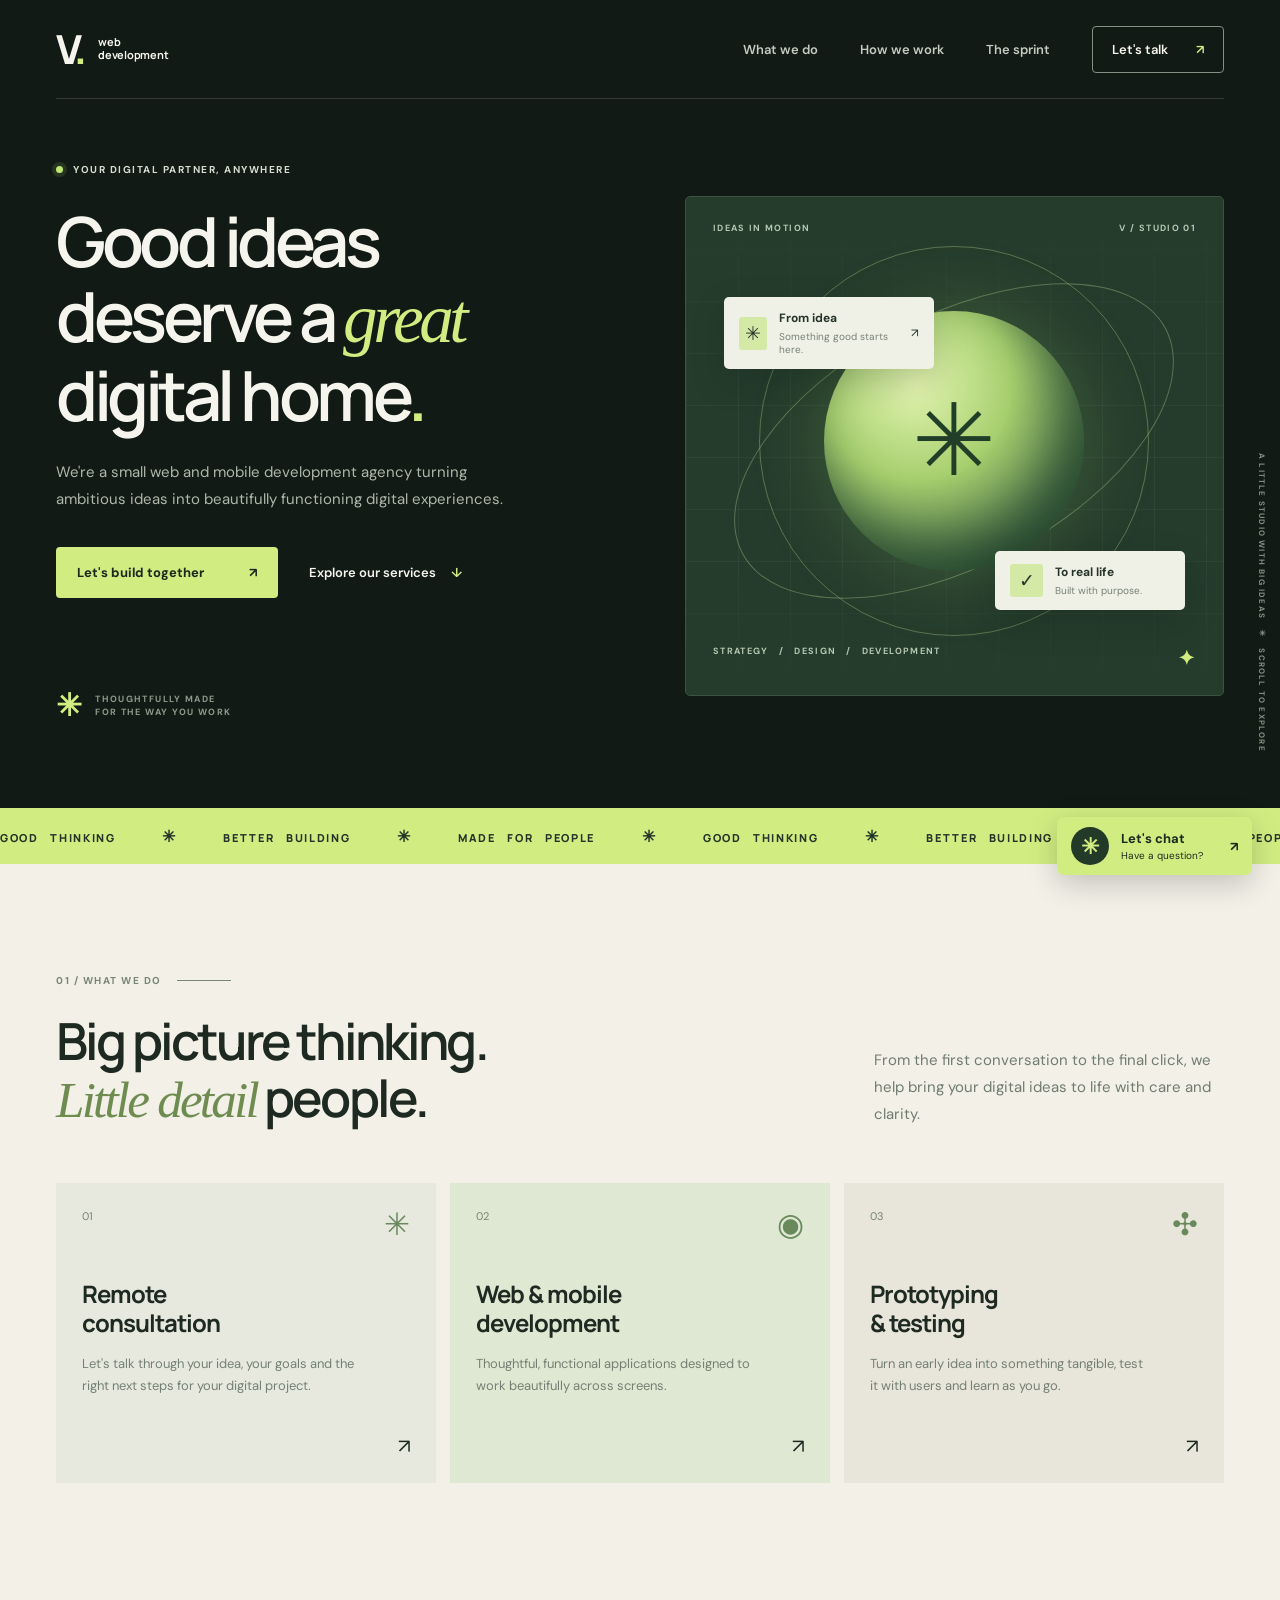
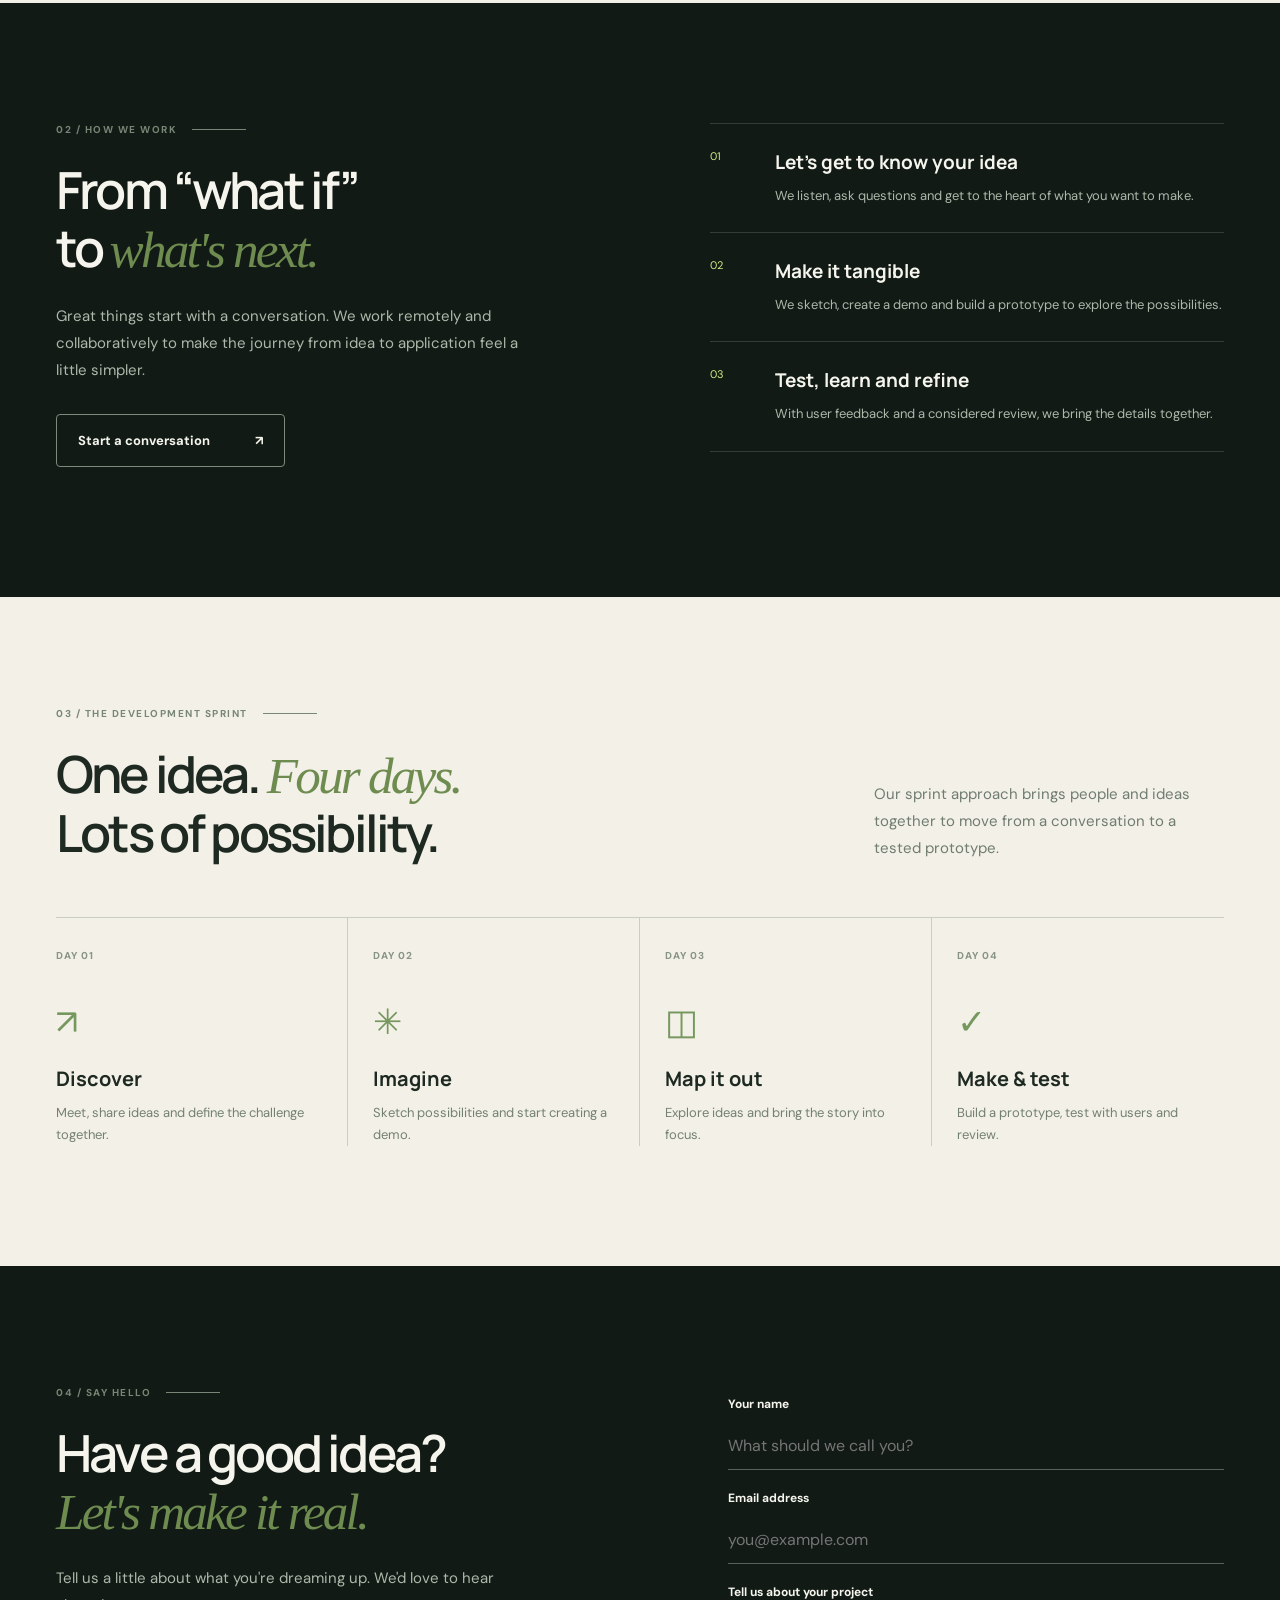
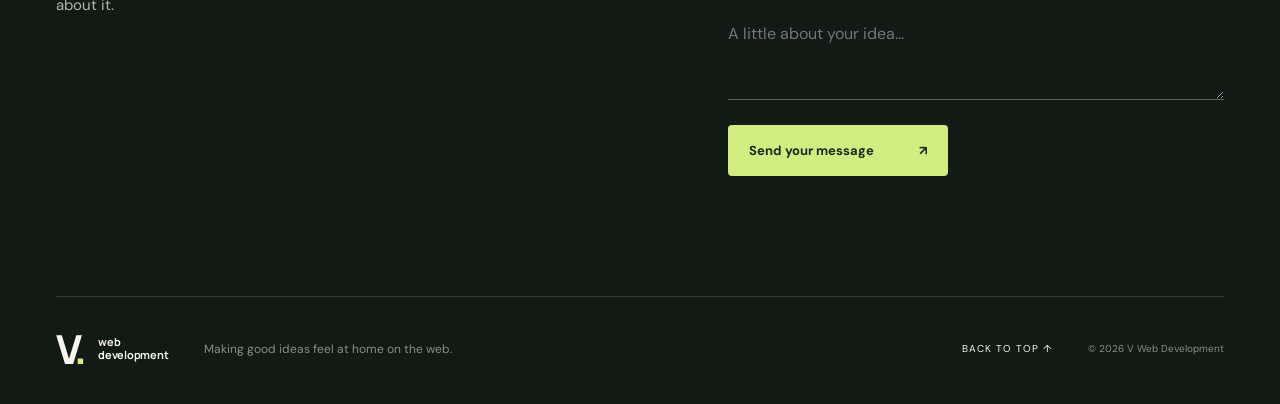
==== index.html @ 2418831e "Add files via upload" ====
<!doctype html>
<html lang="en">
<head>
  <meta charset="utf-8">
  <meta name="viewport" content="width=device-width, initial-scale=1">
  <meta name="description" content="V Web Development creates thoughtful web and mobile experiences, from first idea to working product.">
  <meta name="theme-color" content="#101712">
  <title>V Web Development — Ideas made digital</title>
  <link rel="preconnect" href="https://fonts.googleapis.com">
  <link rel="preconnect" href="https://fonts.gstatic.com" crossorigin>
  <link href="https://fonts.googleapis.com/css2?family=DM+Sans:wght@400;500;600;700&family=Manrope:wght@400;500;600;700;800&display=swap" rel="stylesheet">
  <link rel="stylesheet" href="style.css">
  <script src="script.js" defer></script>
</head>
<body>
  <header class="site-header">
    <a class="brand" href="#top" aria-label="V Web Development home"><span class="brand-mark">V<span>.</span></span><span>web<br>development</span></a>
    <button class="menu-toggle" type="button" aria-expanded="false" aria-controls="navigation" aria-label="Open menu"><span></span><span></span></button>
    <nav id="navigation" aria-label="Main navigation">
      <a href="#services">What we do</a><a href="#process">How we work</a><a href="#sprint">The sprint</a><a href="#contact" class="nav-cta">Let's talk <span>↗</span></a>
    </nav>
  </header>
  <main id="top">
    <section class="hero wrap">
      <div class="hero-copy">
        <div class="eyebrow"><span class="status-dot"></span> YOUR DIGITAL PARTNER, ANYWHERE</div>
        <h1>Good ideas<br>deserve a <em>great</em><br>digital home<span class="accent">.</span></h1>
        <p>We're a small web and mobile development agency turning ambitious ideas into beautifully functioning digital experiences.</p>
        <div class="hero-actions"><a class="button button-light" href="#contact">Let's build together <span>↗</span></a><a class="text-link" href="#services">Explore our services <span>↓</span></a></div>
        <div class="hero-foot"><span class="mini-asterisk">✳</span><span>THOUGHTFULLY MADE<br>FOR THE WAY YOU WORK</span></div>
      </div>
      <div class="hero-art" aria-label="Abstract illustration of a digital project coming together">
        <div class="art-top"><span>IDEAS IN MOTION</span><span>V / STUDIO 01</span></div>
        <div class="art-grid"></div><div class="orbit orbit-one"></div><div class="orbit orbit-two"></div><div class="orb"><span>✳</span></div>
        <div class="art-card card-one"><span class="card-icon">✳</span><div><strong>From idea</strong><small>Something good starts here.</small></div><span>↗</span></div>
        <div class="art-card card-two"><span class="check">✓</span><div><strong>To real life</strong><small>Built with purpose.</small></div></div>
        <div class="art-bottom"><span>STRATEGY &nbsp; / &nbsp; DESIGN &nbsp; / &nbsp; DEVELOPMENT</span><span>✦</span></div>
      </div>
      <div class="vertical-note">A LITTLE STUDIO WITH BIG IDEAS &nbsp; ✳ &nbsp; SCROLL TO EXPLORE</div>
    </section>
    <div class="ticker"><div>GOOD THINKING <span>✳</span> BETTER BUILDING <span>✳</span> MADE FOR PEOPLE <span>✳</span> GOOD THINKING <span>✳</span> BETTER BUILDING <span>✳</span> MADE FOR PEOPLE <span>✳</span></div></div>
    <section class="services section-light" id="services"><div class="wrap">
      <div class="section-heading"><div><div class="label"><span>01 / WHAT WE DO</span><span class="label-line"></span></div><h2>Big picture thinking.<br><em>Little detail</em> people.</h2></div><p>From the first conversation to the final click, we help bring your digital ideas to life with care and clarity.</p></div>
      <div class="service-grid">
        <article class="service-card"><div class="service-top"><span>01</span><span class="service-icon">✳</span></div><h3>Remote<br>consultation</h3><p>Let's talk through your idea, your goals and the right next steps for your digital project.</p><span class="service-arrow">↗</span></article>
        <article class="service-card"><div class="service-top"><span>02</span><span class="service-icon">◉</span></div><h3>Web & mobile<br>development</h3><p>Thoughtful, functional applications designed to work beautifully across screens.</p><span class="service-arrow">↗</span></article>
        <article class="service-card"><div class="service-top"><span>03</span><span class="service-icon">✣</span></div><h3>Prototyping<br>& testing</h3><p>Turn an early idea into something tangible, test it with users and learn as you go.</p><span class="service-arrow">↗</span></article>
      </div>
    </div></section>
    <section class="process wrap" id="process"><div class="process-intro"><div class="label"><span>02 / HOW WE WORK</span><span class="label-line"></span></div><h2>From “what if”<br>to <em>what's next.</em></h2><p>Great things start with a conversation. We work remotely and collaboratively to make the journey from idea to application feel a little simpler.</p><a class="button button-outline" href="#contact">Start a conversation <span>↗</span></a></div><div class="process-list"><div><span>01</span><h3>Let's get to know your idea</h3><p>We listen, ask questions and get to the heart of what you want to make.</p></div><div><span>02</span><h3>Make it tangible</h3><p>We sketch, create a demo and build a prototype to explore the possibilities.</p></div><div><span>03</span><h3>Test, learn and refine</h3><p>With user feedback and a considered review, we bring the details together.</p></div></div></section>
    <section class="sprint section-light" id="sprint"><div class="wrap"><div class="section-heading"><div><div class="label"><span>03 / THE DEVELOPMENT SPRINT</span><span class="label-line"></span></div><h2>One idea. <em>Four days.</em><br>Lots of possibility.</h2></div><p>Our sprint approach brings people and ideas together to move from a conversation to a tested prototype.</p></div><div class="sprint-grid"><article><span>DAY 01</span><div>↗</div><h3>Discover</h3><p>Meet, share ideas and define the challenge together.</p></article><article><span>DAY 02</span><div>✳</div><h3>Imagine</h3><p>Sketch possibilities and start creating a demo.</p></article><article><span>DAY 03</span><div>◫</div><h3>Map it out</h3><p>Explore ideas and bring the story into focus.</p></article><article><span>DAY 04</span><div>✓</div><h3>Make & test</h3><p>Build a prototype, test with users and review.</p></article></div></div></section>
    <section class="contact wrap" id="contact"><div><div class="label"><span>04 / SAY HELLO</span><span class="label-line"></span></div><h2>Have a good idea?<br><em>Let's make it real.</em></h2><p>Tell us a little about what you're dreaming up. We'd love to hear about it.</p></div><form name="contact" method="POST" data-netlify="true" action="/thanks.html"><input type="hidden" name="form-name" value="contact"><label for="name">Your name</label><input id="name" name="name" required placeholder="What should we call you?"><label for="email">Email address</label><input id="email" type="email" name="email" required placeholder="you@example.com"><label for="message">Tell us about your project</label><textarea id="message" name="message" required placeholder="A little about your idea..."></textarea><button class="button button-light" type="submit">Send your message <span>↗</span></button></form></section>
  </main>
  <footer class="wrap"><a class="brand" href="#top"><span class="brand-mark">V<span>.</span></span><span>web<br>development</span></a><p>Making good ideas feel at home on the web.</p><a href="#top">BACK TO TOP ↑</a><small>© 2026 V Web Development</small></footer>
  <div class="chat-widget"><section class="chat-panel" id="chat-panel" aria-label="V Web assistant" hidden><div class="chat-header"><div class="chat-avatar">✳</div><div><strong>V Web assistant</strong><small><span class="status-dot"></span> Here to help you get started</small></div><button class="chat-close" type="button" aria-label="Close chat">×</button></div><div class="chat-body" id="chat-messages" aria-live="polite"><div class="chat-date">LET'S GET TO KNOW EACH OTHER</div><div class="bot-message">Hello there! 👋 I'm the V Web assistant. Have a question about working with us? Pick a topic below or ask away.</div><div class="quick-replies"><button type="button">What do you do?</button><button type="button">How does it work?</button><button type="button">How do I get started?</button></div></div><form class="chat-form"><label class="sr-only" for="chat-input">Your message</label><input id="chat-input" autocomplete="off" placeholder="Type your question..." required><button type="submit" aria-label="Send message">↑</button></form><div class="chat-note">A little help from V Web ✳</div></section><button class="chat-launcher" type="button" aria-expanded="false" aria-controls="chat-panel"><span class="chat-bubble">✳</span><span>Let's chat <small>Have a question?</small></span><span class="launcher-arrow">↗</span></button></div>
</body></html>
---- style.css ----
:root{--dark:#121a15;--dark2:#1b2820;--cream:#f2f0e7;--ink:#1d2921;--muted:#aeb8aa;--lime:#d1ed82;--line:rgba(255,255,255,.15)}*{box-sizing:border-box}html{scroll-behavior:smooth}body{margin:0;background:var(--dark);color:#f5f5ed;font-family:'DM Sans',sans-serif}a{color:inherit;text-decoration:none}button,input,textarea{font:inherit}button{cursor:pointer}.wrap{width:min(1350px,calc(100% - 112px));margin:auto}.site-header{height:99px;width:min(1350px,calc(100% - 112px));margin:auto;display:flex;align-items:center;justify-content:space-between;border-bottom:1px solid var(--line)}.brand{display:inline-flex;gap:11px;align-items:center;font-family:Manrope,sans-serif;font-size:11px;font-weight:700;line-height:1.15;letter-spacing:-.02em}.brand-mark{font-size:40px;line-height:1;font-weight:800;letter-spacing:-.15em;margin-right:6px}.brand-mark span{color:var(--lime)}nav{display:flex;align-items:center;gap:42px;font-size:13px;font-weight:600}nav>a:not(.nav-cta){color:#c4cbc0}nav>a:hover,.text-link:hover{color:var(--lime)}.nav-cta{border:1px solid #839083;border-radius:4px;padding:14px 19px}.nav-cta span{margin-left:25px;color:var(--lime)}.menu-toggle{display:none}.hero{min-height:680px;display:grid;grid-template-columns:1.04fr .96fr;align-items:center;gap:45px;position:relative;padding-top:64px;padding-bottom:78px}.eyebrow,.label,.art-top,.art-bottom,.hero-foot,.vertical-note{font-size:10px;font-weight:700;letter-spacing:.15em}.eyebrow{display:flex;align-items:center;gap:10px;color:#d4ddd0}.status-dot{display:inline-block;width:7px;height:7px;background:#bde875;border-radius:50%;box-shadow:0 0 0 4px rgba(189,232,117,.12)}h1,h2,h3,p{margin:0}h1,h2,h3{font-family:Manrope,sans-serif}h1{font-size:clamp(54px,5.4vw,80px);line-height:1.09;letter-spacing:-.065em;font-weight:600;margin:27px 0}h1 em,h2 em{font-family:Georgia,serif;font-weight:400}h1 em{color:var(--lime)}.accent{color:var(--lime)}.hero-copy>p,.process-intro>p,.contact>div>p{color:#aeb8aa;line-height:1.8;font-size:15px;max-width:475px}.hero-actions{display:flex;align-items:center;gap:31px;margin-top:34px}.button{border:0;display:inline-flex;align-items:center;justify-content:space-between;gap:45px;padding:17px 21px;border-radius:4px;font-size:13px;font-weight:700}.button-light{background:var(--lime);color:#1a291c}.button:hover{filter:brightness(.94)}.text-link{font-size:13px;font-weight:600}.text-link span{margin-left:12px;color:var(--lime)}.hero-foot{display:flex;align-items:center;gap:12px;color:#8d9b8b;line-height:1.5;margin-top:85px;font-size:9px}.mini-asterisk{color:var(--lime);font-size:31px}.hero-art{height:500px;background:#253c2c;position:relative;overflow:hidden;border-radius:5px;border:1px solid #3d5140}.art-top,.art-bottom{position:absolute;left:27px;right:27px;display:flex;justify-content:space-between;color:#b6c7b2;z-index:3;font-size:9px}.art-top{top:25px}.art-bottom{bottom:24px}.art-bottom span:last-child{color:var(--lime);font-size:20px}.art-grid{position:absolute;inset:0;background-image:linear-gradient(#ffffff0a 1px,transparent 1px),linear-gradient(90deg,#ffffff0a 1px,transparent 1px);background-size:52px 52px;mask-image:linear-gradient(transparent,#000 35%,#000 75%,transparent)}.orb{position:absolute;width:260px;height:260px;left:50%;top:49%;transform:translate(-50%,-50%);border-radius:50%;background:radial-gradient(circle at 35% 28%,#e4f5b1,#a6cf6e 38%,#496d48 75%,#284232);box-shadow:0 0 75px #a5d97338,inset -18px -28px 50px #1d3d28a8;display:grid;place-items:center;color:#213e29;font-size:100px}.orbit{position:absolute;border:1px solid #b2d39260;border-radius:50%;width:390px;height:390px;left:50%;top:49%;transform:translate(-50%,-50%)}.orbit-two{width:480px;height:250px;transform:translate(-50%,-50%) rotate(-28deg)}.art-card{position:absolute;display:flex;align-items:center;gap:12px;background:#f0f1e6;color:#253329;border-radius:5px;padding:13px 15px;box-shadow:0 12px 35px #101a1233;font-size:12px;z-index:2}.art-card strong,.art-card small{display:block}.art-card small{font-size:10px;color:#778077;margin-top:4px}.card-one{top:100px;left:7%;width:210px}.card-one>span:last-child{margin-left:auto}.card-two{bottom:85px;right:7%;width:190px}.card-icon,.check{width:33px;height:33px;display:grid;place-items:center;background:#d5e9a7;border-radius:3px;font-size:19px}.vertical-note{position:absolute;right:-43px;top:50%;writing-mode:vertical-rl;color:#839083;font-size:8px}.ticker{overflow:hidden;background:var(--lime);color:#243429;white-space:nowrap;padding:17px 0;font-family:Manrope,sans-serif;font-size:11px;font-weight:800;letter-spacing:.15em}.ticker div{width:max-content;word-spacing:8px}.ticker span{margin:0 35px;font-size:16px}.section-light{background:var(--cream);color:var(--ink)}.services,.sprint{padding:110px 0 120px}.section-heading{display:flex;justify-content:space-between;align-items:end;gap:40px;margin-bottom:55px}.label{display:flex;align-items:center;gap:15px;color:#788675;margin-bottom:25px}.label-line{width:54px;height:1px;background:currentColor}h2{font-size:clamp(40px,4vw,58px);line-height:1.12;letter-spacing:-.055em;font-weight:600}h2 em{color:#6e8b50}.section-heading>p{max-width:350px;color:#707c70;font-size:15px;line-height:1.8}.service-grid{display:grid;grid-template-columns:repeat(3,1fr);gap:14px}.service-card{background:#e7e9df;min-height:300px;padding:26px;position:relative}.service-card:nth-child(2){background:#dfe8d3}.service-card:nth-child(3){background:#e8e5da}.service-top{display:flex;justify-content:space-between;font-size:11px;color:#778472}.service-icon{font-size:31px;color:#68895c;line-height:1}.service-card h3{font-size:24px;line-height:1.2;letter-spacing:-.04em;margin:40px 0 15px}.service-card p,.sprint-grid p{color:#748073;line-height:1.7;font-size:13px;max-width:280px}.service-arrow{position:absolute;right:25px;bottom:24px;font-size:20px}.process{display:grid;grid-template-columns:1fr 1fr;gap:12%;padding-top:120px;padding-bottom:130px}.process-intro>p{margin:25px 0 30px}.button-outline{border:1px solid #7c8b7c;color:#f5f5ed}.process-list>div{display:grid;grid-template-columns:50px 1fr;column-gap:15px;border-top:1px solid var(--line);padding:25px 0}.process-list>div:last-child{border-bottom:1px solid var(--line)}.process-list span{grid-row:span 2;color:var(--lime);font-size:11px}.process-list h3{font-size:19px;margin-bottom:10px}.process-list p{font-size:13px;line-height:1.7;color:#aeb8aa}.sprint-grid{display:grid;grid-template-columns:repeat(4,1fr);border-top:1px solid #c8cec1}.sprint-grid article{padding:25px 25px 0 0;border-right:1px solid #c8cec1}.sprint-grid article+article{padding-left:25px}.sprint-grid article:last-child{border:0}.sprint-grid span{font-size:10px;font-weight:700;letter-spacing:.1em;color:#879385}.sprint-grid article>div{font-size:35px;color:#76975d;margin:35px 0 20px}.sprint-grid h3{font-size:20px;margin-bottom:10px}.contact{padding-top:120px;padding-bottom:120px;display:grid;grid-template-columns:1fr 1fr;gap:15%}.contact>div>p{margin-top:25px}.contact form{display:grid;gap:10px}.contact label{font-size:12px;font-weight:700;margin-top:10px}.contact input,.contact textarea{width:100%;background:transparent;border:0;border-bottom:1px solid #566358;color:white;padding:13px 0;outline:none}.contact input:focus,.contact textarea:focus{border-color:var(--lime)}.contact textarea{resize:vertical;min-height:90px}.contact form .button{margin-top:15px;justify-self:start}footer{border-top:1px solid var(--line);padding-top:32px;padding-bottom:35px;display:flex;align-items:center;gap:35px}footer p{color:#829082;font-size:12px}footer>a:not(.brand){margin-left:auto;font-size:10px;letter-spacing:.1em}footer small{color:#829082;font-size:10px}.chat-widget{position:fixed;right:28px;bottom:25px;z-index:10}.chat-launcher{display:flex;align-items:center;gap:12px;background:var(--lime);border:0;border-radius:7px;padding:10px 14px;color:#1b2b1e;box-shadow:0 8px 30px #0003;text-align:left;font-size:13px;font-weight:700}.chat-launcher small{display:block;font-size:10px;font-weight:400;margin-top:2px}.chat-bubble,.chat-avatar{width:38px;height:38px;display:grid;place-items:center;border-radius:50%;background:#243a29;color:var(--lime);font-size:22px}.launcher-arrow{margin-left:15px}.chat-panel{width:350px;max-width:calc(100vw - 32px);height:480px;max-height:calc(100vh - 120px);background:#f8f8f1;color:#263429;border-radius:9px;box-shadow:0 12px 50px #0005;overflow:hidden;display:flex;flex-direction:column;margin-bottom:12px}.chat-panel[hidden]{display:none}.chat-header{background:#263b2a;color:white;padding:17px;display:flex;align-items:center;gap:11px}.chat-avatar{background:var(--lime);color:#263b2a}.chat-header strong,.chat-header small{display:block}.chat-header strong{font-size:13px}.chat-header small{font-size:10px;color:#c2d2bf;margin-top:5px}.chat-header .status-dot{width:6px;height:6px;box-shadow:none;margin-right:4px}.chat-close{margin-left:auto;border:0;background:none;color:white;font-size:25px}.chat-body{padding:18px;overflow-y:auto;flex:1}.chat-date{text-align:center;font-size:9px;letter-spacing:.1em;color:#9aa599;margin-bottom:19px}.bot-message,.user-message{font-size:13px;line-height:1.55;padding:12px 14px;border-radius:3px 12px 12px 12px;background:#e9eee4;max-width:90%;margin-bottom:10px;white-space:pre-wrap}.user-message{margin-left:auto;background:#d7eba9;border-radius:12px 3px 12px 12px}.quick-replies{display:flex;flex-wrap:wrap;gap:7px;margin-top:15px}.quick-replies button{border:1px solid #a8ba9d;background:transparent;color:#38513a;border-radius:20px;padding:8px 10px;font-size:11px}.quick-replies button:hover{background:#e5eedb}.chat-form{display:flex;border-top:1px solid #e2e8dd;padding:10px 12px}.chat-form input{flex:1;min-width:0;border:0;background:transparent;outline:none;font-size:13px}.chat-form button{border:0;border-radius:50%;background:#263b2a;color:white;width:32px;height:32px;font-size:19px}.chat-note{text-align:center;color:#9aa599;font-size:9px;padding:0 0 9px}.sr-only{position:absolute;width:1px;height:1px;overflow:hidden;clip:rect(0,0,0,0)}@media(max-width:900px){.wrap,.site-header{width:calc(100% - 48px)}.site-header{height:80px}.hero{grid-template-columns:1fr;gap:35px;padding-top:70px}.hero-art{height:420px}.hero-foot{margin-top:40px}.vertical-note{display:none}.section-heading{align-items:start}.process,.contact{gap:7%}.service-card{min-height:310px}nav{gap:20px}}@media(max-width:650px){.site-header{position:relative}.menu-toggle{display:grid;gap:5px;background:none;border:0;padding:10px}.menu-toggle span{display:block;width:24px;height:2px;background:white}nav{display:none;position:absolute;top:70px;left:0;right:0;background:#25362a;padding:20px;z-index:5;align-items:stretch;flex-direction:column;gap:20px}nav.open{display:flex}.nav-cta{display:inline-block}.hero{padding-top:55px;padding-bottom:55px}h1{font-size:clamp(47px,11vw,65px)}.hero-actions{align-items:flex-start;flex-direction:column;gap:22px}.hero-art{height:340px}.orb{width:190px;height:190px;font-size:75px}.orbit{width:280px;height:280px}.orbit-two{width:340px;height:180px}.card-one{top:60px;left:4%}.card-two{bottom:55px;right:4%}.art-card{transform:scale(.85)}.services,.sprint{padding:75px 0}.section-heading{display:block;margin-bottom:35px}.section-heading>p{margin-top:20px}.service-grid,.process,.contact{grid-template-columns:1fr}.service-card{min-height:260px}.service-card h3{margin-top:25px}.process,.contact{padding-top:80px;padding-bottom:80px;gap:45px}.sprint-grid{grid-template-columns:1fr 1fr;row-gap:30px}.sprint-grid article:nth-child(2){border:0}.sprint-grid article:nth-child(3){padding-left:0}.sprint-grid article>div{margin:20px 0 15px}footer{flex-wrap:wrap;gap:20px}footer p{width:70%}footer>a:not(.brand){margin-left:0}.chat-widget{right:16px;bottom:16px}}
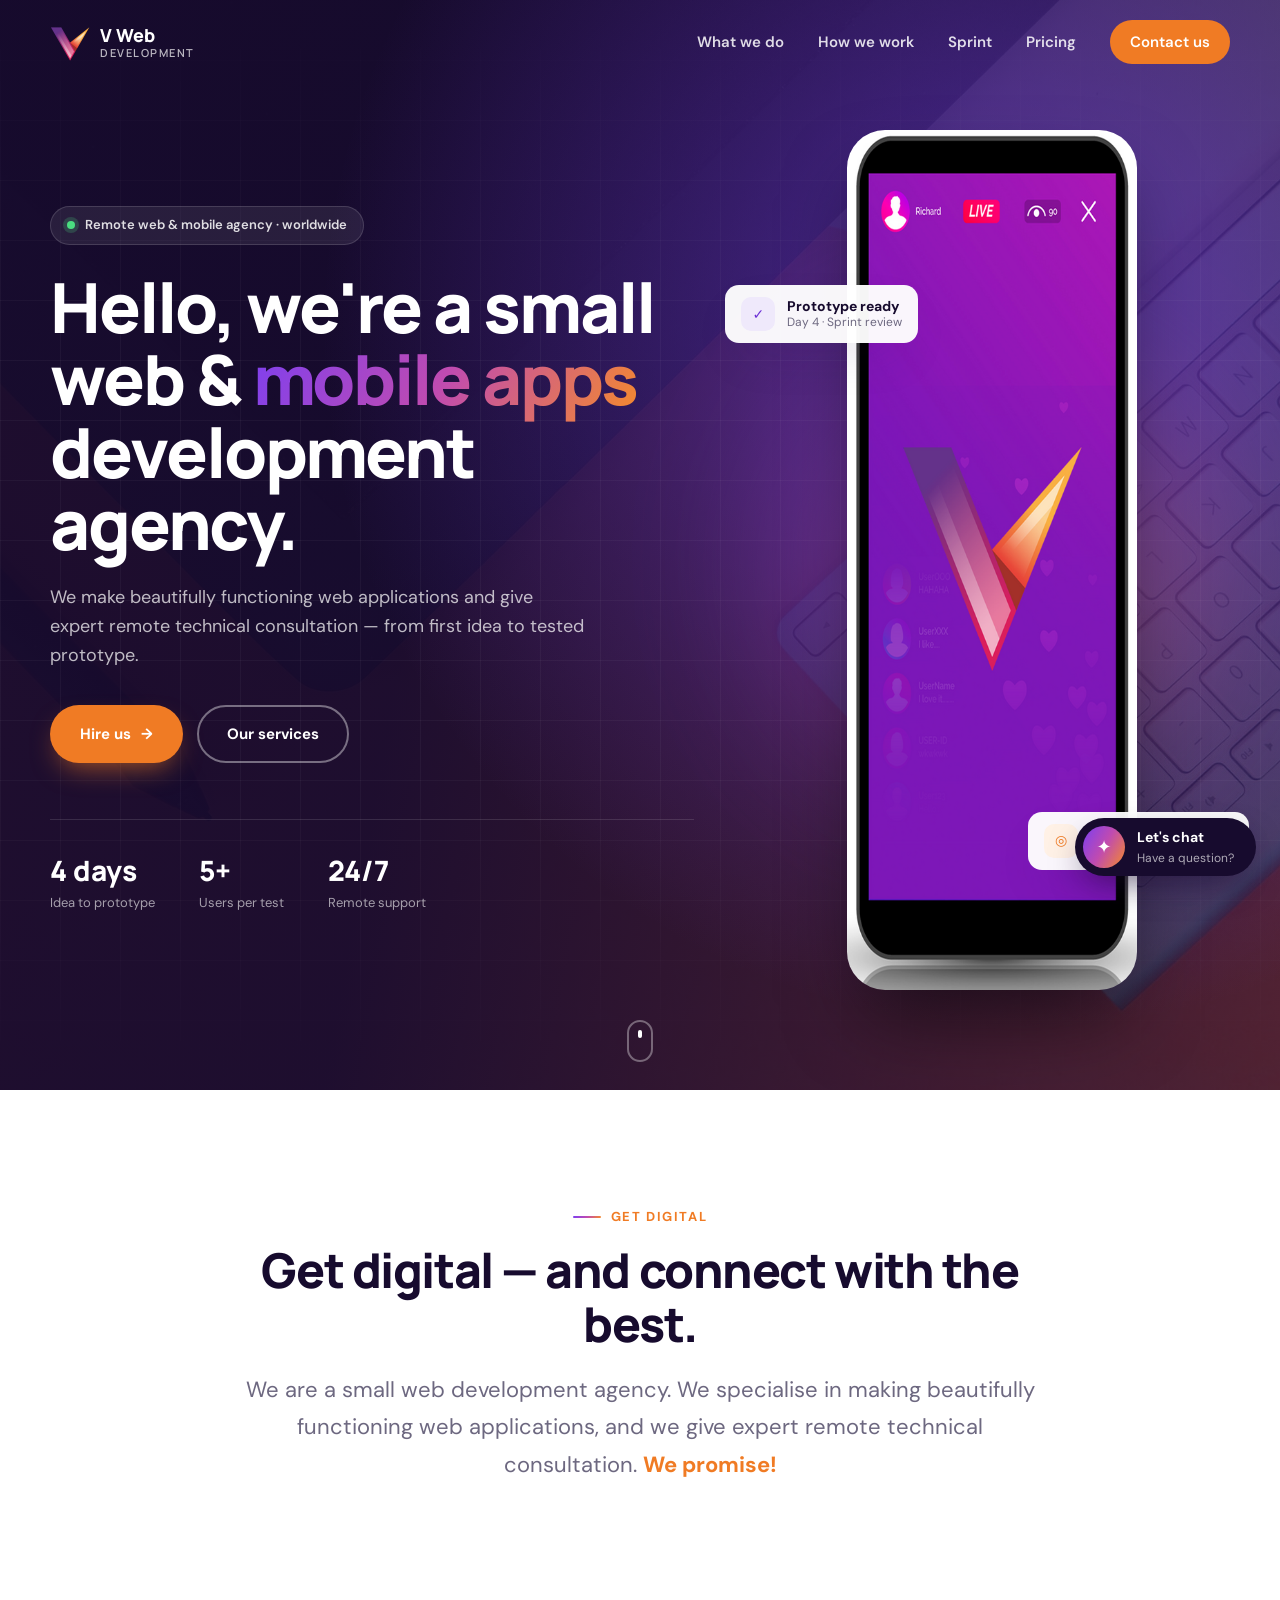
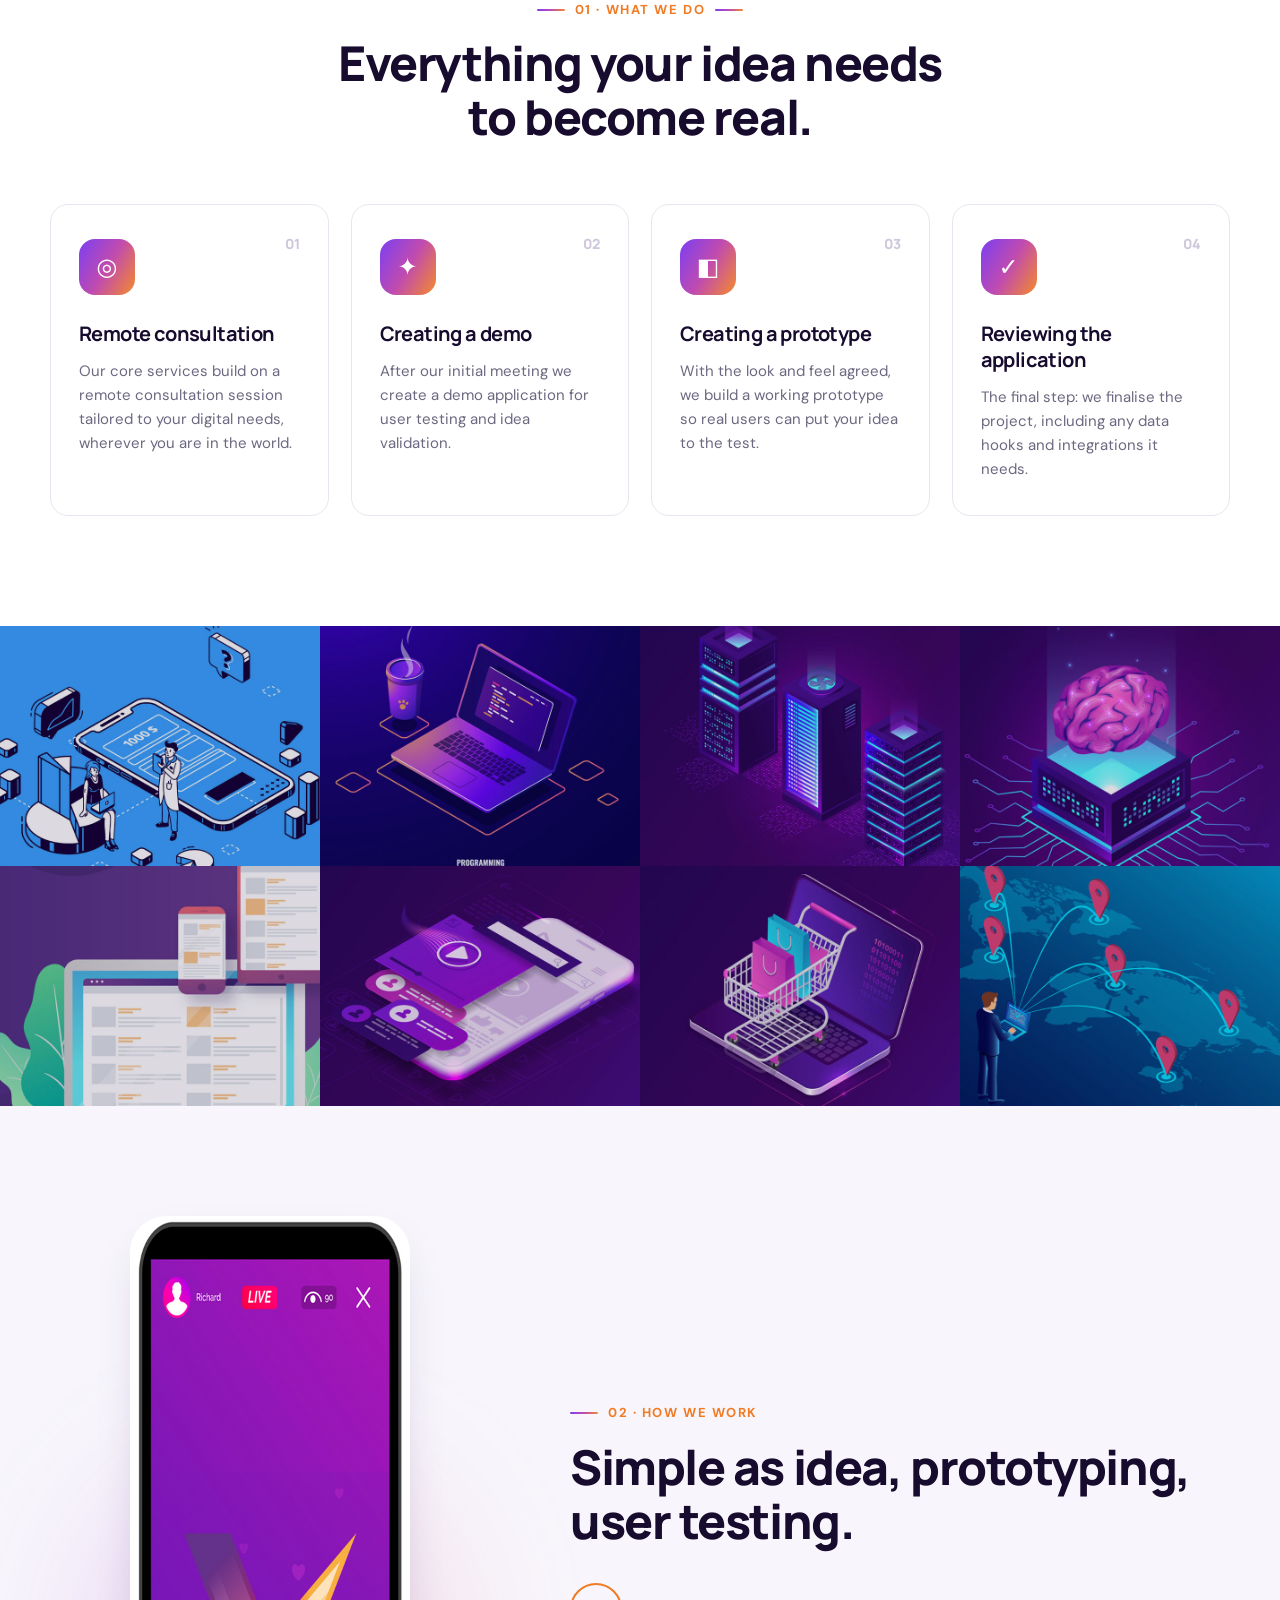
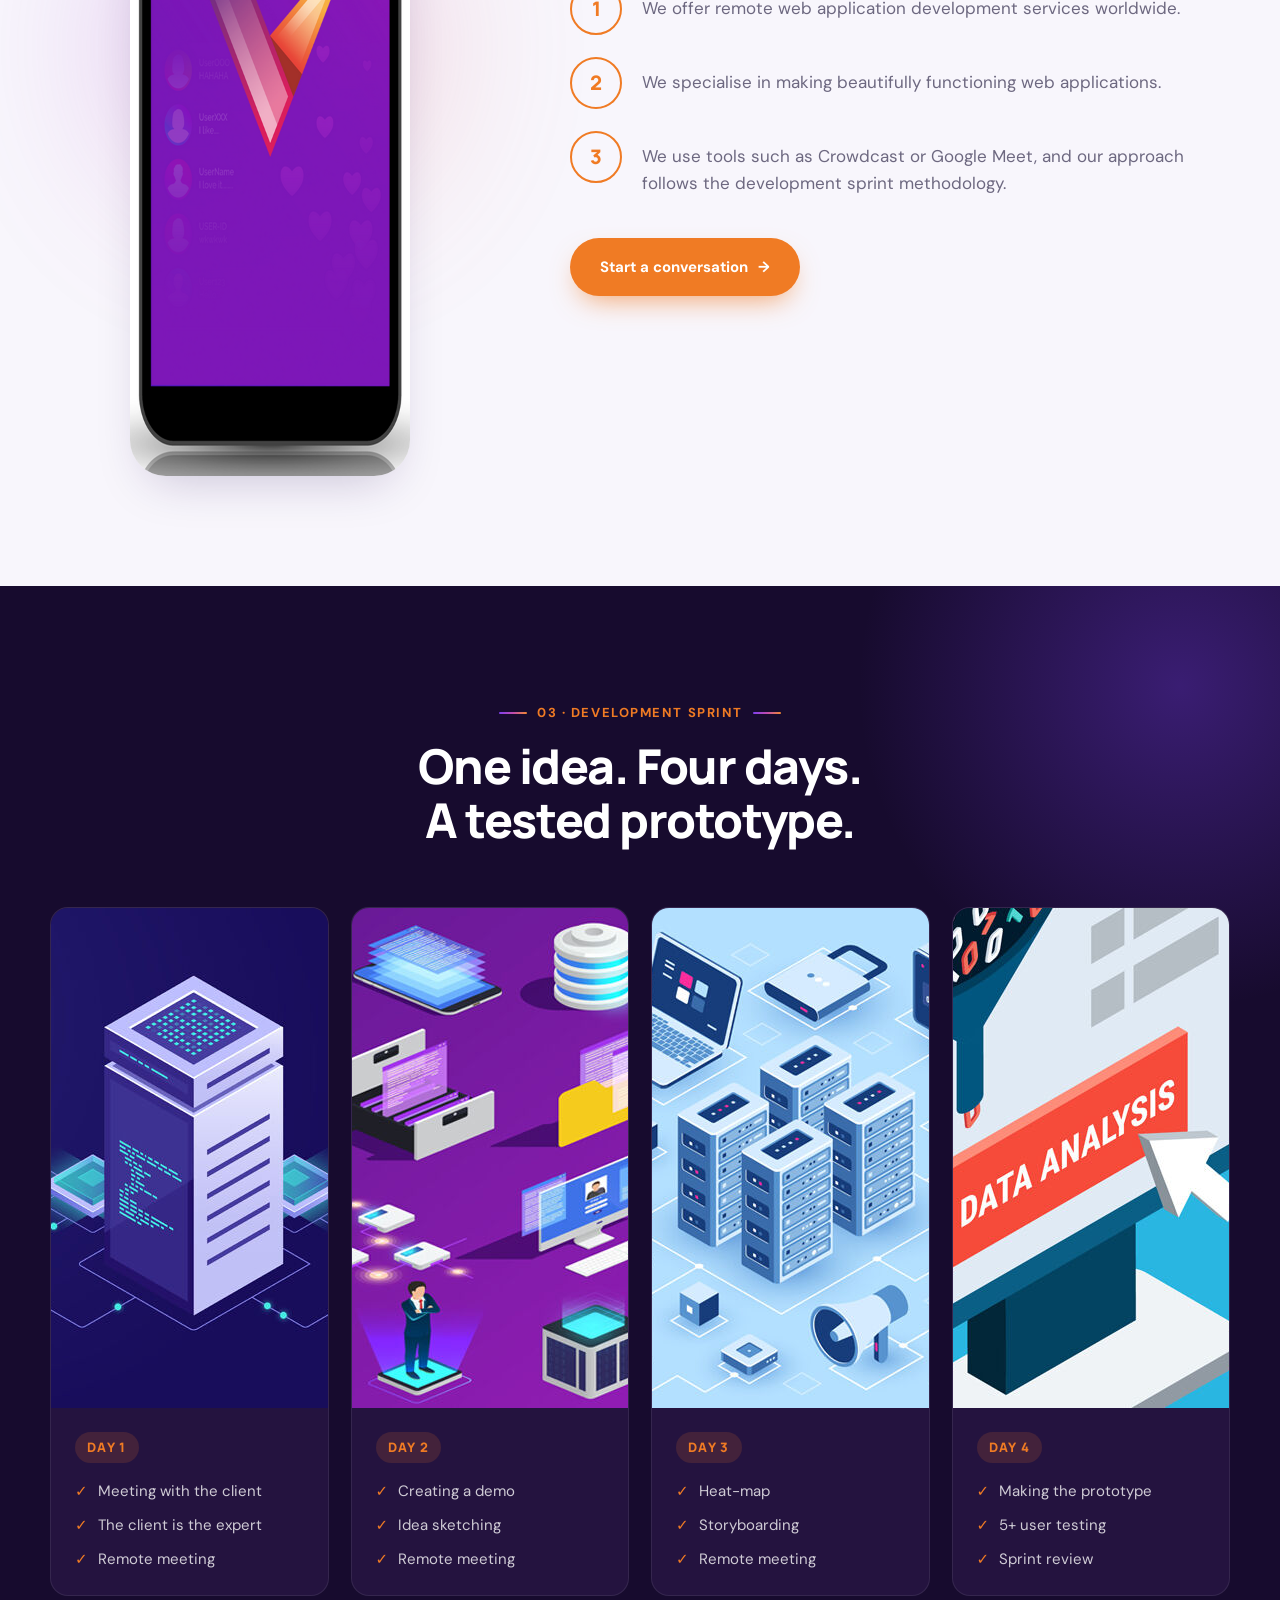
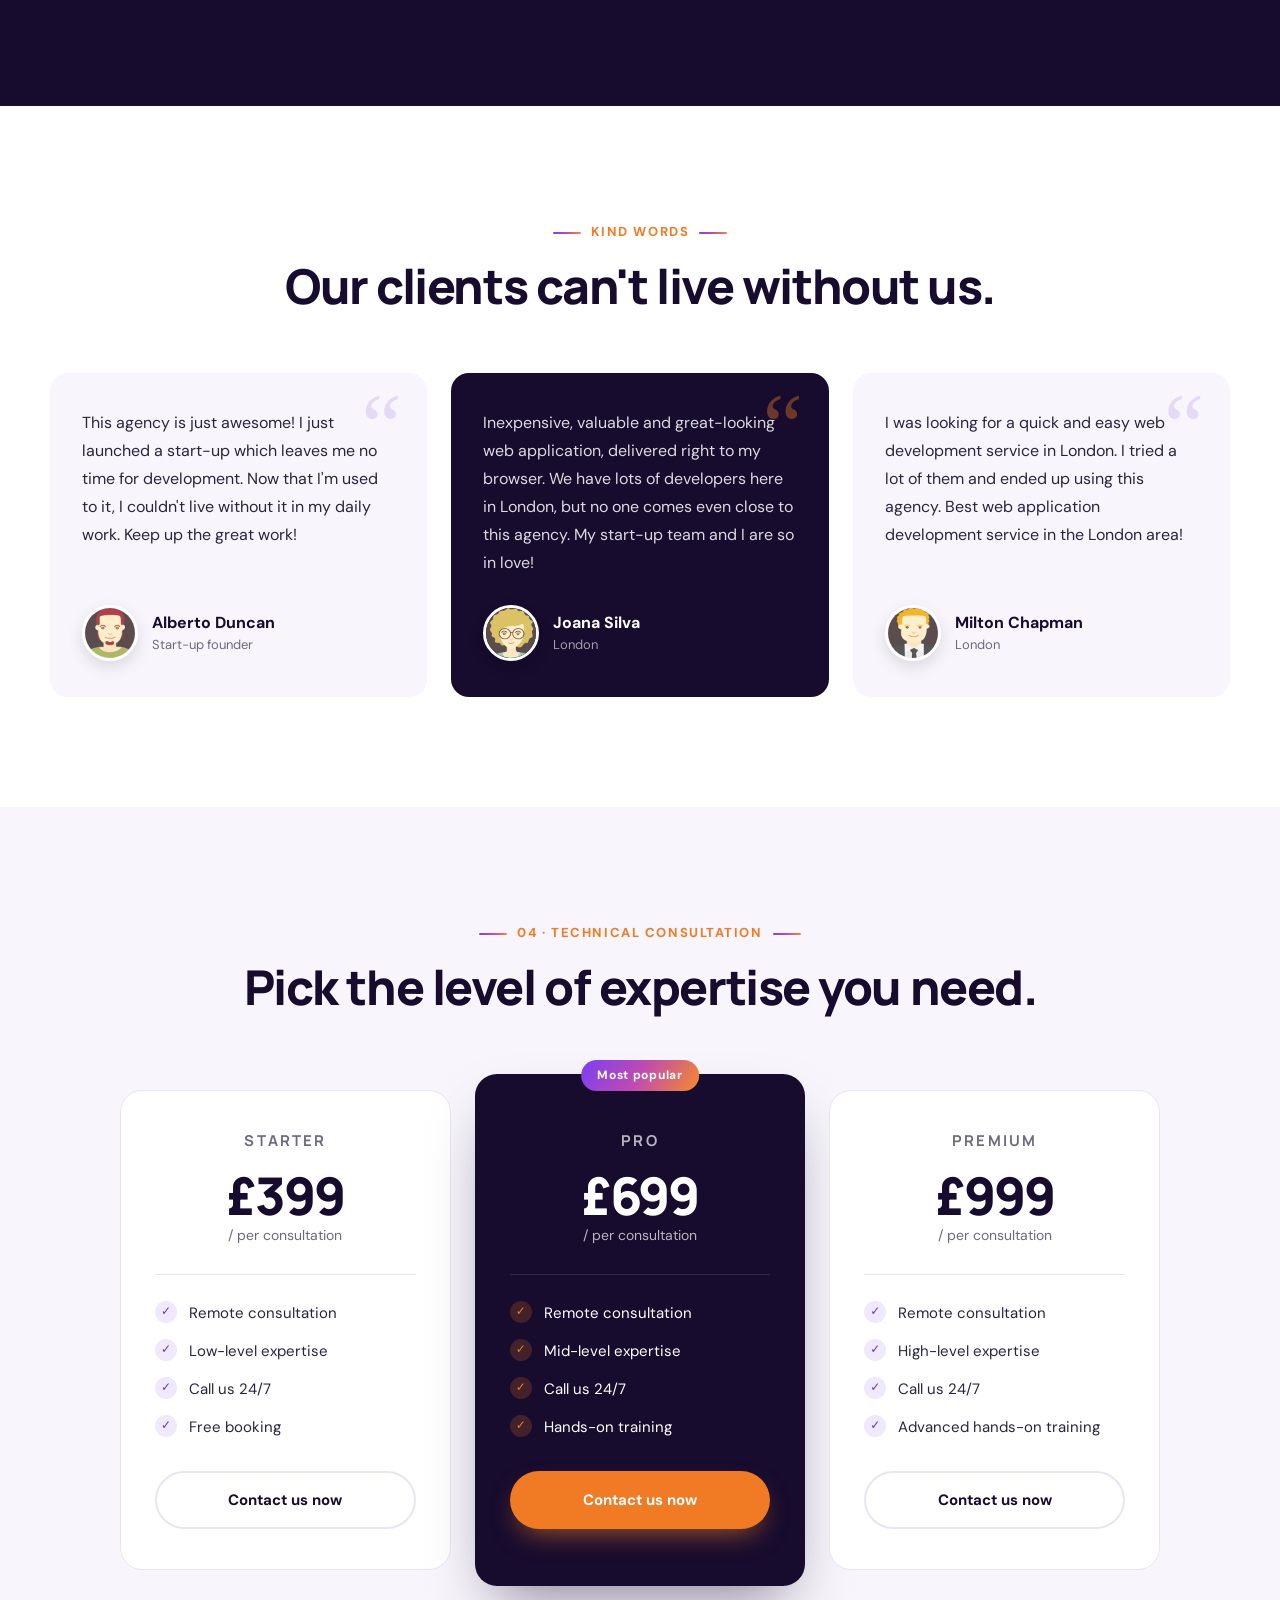
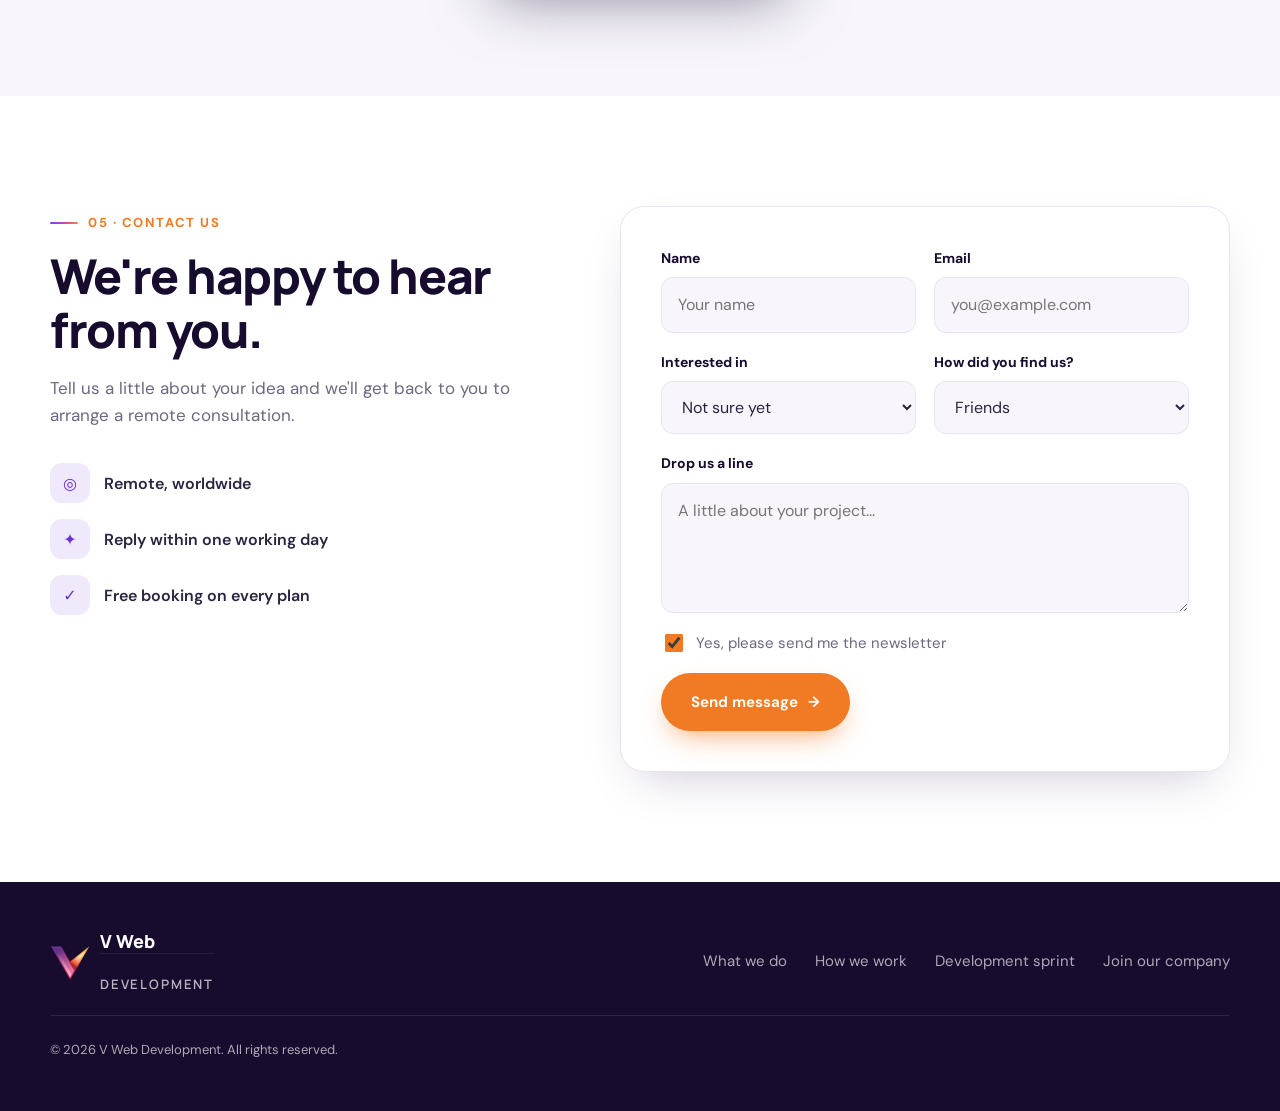
==== commit f722649f: "Deploying an app (6ae64a8c60c8bbf139eebaf1)" ====
--- a/index.html
+++ b/index.html
@@ -3,54 +3,174 @@
 <head>
   <meta charset="utf-8">
   <meta name="viewport" content="width=device-width, initial-scale=1">
-  <meta name="description" content="V Web Development creates thoughtful web and mobile experiences, from first idea to working product.">
-  <meta name="theme-color" content="#101712">
-  <title>V Web Development — Ideas made digital</title>
+  <meta name="description" content="V Web Development is a small web and mobile app development agency offering remote consultation, demos, prototypes and user testing worldwide.">
+  <meta name="theme-color" content="#170b2e">
+  <title>V Web Development — Web &amp; mobile apps, made with purpose</title>
+  <link rel="icon" href="img/logo.png">
   <link rel="preconnect" href="https://fonts.googleapis.com">
   <link rel="preconnect" href="https://fonts.gstatic.com" crossorigin>
   <link href="https://fonts.googleapis.com/css2?family=DM+Sans:wght@400;500;600;700&family=Manrope:wght@400;500;600;700;800&display=swap" rel="stylesheet">
   <link rel="stylesheet" href="style.css">
+  <script>document.documentElement.classList.add('js')</script>
   <script src="script.js" defer></script>
 </head>
 <body>
-  <header class="site-header">
-    <a class="brand" href="#top" aria-label="V Web Development home"><span class="brand-mark">V<span>.</span></span><span>web<br>development</span></a>
-    <button class="menu-toggle" type="button" aria-expanded="false" aria-controls="navigation" aria-label="Open menu"><span></span><span></span></button>
-    <nav id="navigation" aria-label="Main navigation">
-      <a href="#services">What we do</a><a href="#process">How we work</a><a href="#sprint">The sprint</a><a href="#contact" class="nav-cta">Let's talk <span>↗</span></a>
-    </nav>
+  <header class="site-header" id="site-header">
+    <div class="wrap header-inner">
+      <a class="brand" href="#top" aria-label="V Web Development home"><img src="img/logo.png" alt="" width="40" height="40"><span>V Web<small>Development</small></span></a>
+      <button class="menu-toggle" type="button" aria-expanded="false" aria-controls="navigation" aria-label="Open menu"><span></span><span></span></button>
+      <nav id="navigation" aria-label="Main navigation">
+        <a href="#services">What we do</a><a href="#process">How we work</a><a href="#sprint">Sprint</a><a href="#plans">Pricing</a><a href="#contact" class="nav-cta">Contact us</a>
+      </nav>
+    </div>
   </header>
+
   <main id="top">
-    <section class="hero wrap">
-      <div class="hero-copy">
-        <div class="eyebrow"><span class="status-dot"></span> YOUR DIGITAL PARTNER, ANYWHERE</div>
-        <h1>Good ideas<br>deserve a <em>great</em><br>digital home<span class="accent">.</span></h1>
-        <p>We're a small web and mobile development agency turning ambitious ideas into beautifully functioning digital experiences.</p>
-        <div class="hero-actions"><a class="button button-light" href="#contact">Let's build together <span>↗</span></a><a class="text-link" href="#services">Explore our services <span>↓</span></a></div>
-        <div class="hero-foot"><span class="mini-asterisk">✳</span><span>THOUGHTFULLY MADE<br>FOR THE WAY YOU WORK</span></div>
+    <section class="hero">
+      <div class="hero-bg" aria-hidden="true"></div>
+      <div class="wrap hero-inner">
+        <div class="hero-copy reveal">
+          <div class="eyebrow"><span class="status-dot"></span> Remote web &amp; mobile agency · worldwide</div>
+          <h1>Hello, we're a small web &amp; <span class="gradient-text">mobile apps</span> development agency.</h1>
+          <p>We make beautifully functioning web applications and give expert remote technical consultation — from first idea to tested prototype.</p>
+          <div class="hero-actions">
+            <a class="button button-primary" href="#contact">Hire us <span aria-hidden="true">→</span></a>
+            <a class="button button-ghost" href="#services">Our services</a>
+          </div>
+          <dl class="hero-stats">
+            <div><dt>4 days</dt><dd>Idea to prototype</dd></div>
+            <div><dt>5+</dt><dd>Users per test</dd></div>
+            <div><dt>24/7</dt><dd>Remote support</dd></div>
+          </dl>
+        </div>
+        <div class="hero-visual reveal" aria-hidden="true">
+          <div class="glow"></div>
+          <img class="phone" src="img/app-iPhone.png" alt="" width="420" height="860">
+          <div class="float-card fc-one"><span>✓</span><div><strong>Prototype ready</strong><small>Day 4 · Sprint review</small></div></div>
+          <div class="float-card fc-two"><span>◎</span><div><strong>Remote meeting</strong><small>Google Meet · Crowdcast</small></div></div>
+        </div>
       </div>
-      <div class="hero-art" aria-label="Abstract illustration of a digital project coming together">
-        <div class="art-top"><span>IDEAS IN MOTION</span><span>V / STUDIO 01</span></div>
-        <div class="art-grid"></div><div class="orbit orbit-one"></div><div class="orbit orbit-two"></div><div class="orb"><span>✳</span></div>
-        <div class="art-card card-one"><span class="card-icon">✳</span><div><strong>From idea</strong><small>Something good starts here.</small></div><span>↗</span></div>
-        <div class="art-card card-two"><span class="check">✓</span><div><strong>To real life</strong><small>Built with purpose.</small></div></div>
-        <div class="art-bottom"><span>STRATEGY &nbsp; / &nbsp; DESIGN &nbsp; / &nbsp; DEVELOPMENT</span><span>✦</span></div>
+      <a class="scroll-cue" href="#intro" aria-label="Scroll to content"><span></span></a>
+    </section>
+
+    <section class="intro" id="intro">
+      <div class="wrap narrow reveal">
+        <span class="kicker">Get digital</span>
+        <h2>Get digital — and connect with the best.</h2>
+        <p class="lead">We are a small web development agency. We specialise in making beautifully functioning web applications, and we give expert remote technical consultation. <strong>We promise!</strong></p>
       </div>
-      <div class="vertical-note">A LITTLE STUDIO WITH BIG IDEAS &nbsp; ✳ &nbsp; SCROLL TO EXPLORE</div>
     </section>
-    <div class="ticker"><div>GOOD THINKING <span>✳</span> BETTER BUILDING <span>✳</span> MADE FOR PEOPLE <span>✳</span> GOOD THINKING <span>✳</span> BETTER BUILDING <span>✳</span> MADE FOR PEOPLE <span>✳</span></div></div>
-    <section class="services section-light" id="services"><div class="wrap">
-      <div class="section-heading"><div><div class="label"><span>01 / WHAT WE DO</span><span class="label-line"></span></div><h2>Big picture thinking.<br><em>Little detail</em> people.</h2></div><p>From the first conversation to the final click, we help bring your digital ideas to life with care and clarity.</p></div>
-      <div class="service-grid">
-        <article class="service-card"><div class="service-top"><span>01</span><span class="service-icon">✳</span></div><h3>Remote<br>consultation</h3><p>Let's talk through your idea, your goals and the right next steps for your digital project.</p><span class="service-arrow">↗</span></article>
-        <article class="service-card"><div class="service-top"><span>02</span><span class="service-icon">◉</span></div><h3>Web & mobile<br>development</h3><p>Thoughtful, functional applications designed to work beautifully across screens.</p><span class="service-arrow">↗</span></article>
-        <article class="service-card"><div class="service-top"><span>03</span><span class="service-icon">✣</span></div><h3>Prototyping<br>& testing</h3><p>Turn an early idea into something tangible, test it with users and learn as you go.</p><span class="service-arrow">↗</span></article>
+
+    <section class="services" id="services">
+      <div class="wrap">
+        <div class="section-head reveal"><span class="kicker">01 · What we do</span><h2>Everything your idea needs<br>to become real.</h2></div>
+        <div class="service-grid">
+          <article class="service-card reveal"><div class="service-icon">◎</div><span class="service-num">01</span><h3>Remote consultation</h3><p>Our core services build on a remote consultation session tailored to your digital needs, wherever you are in the world.</p></article>
+          <article class="service-card reveal"><div class="service-icon">✦</div><span class="service-num">02</span><h3>Creating a demo</h3><p>After our initial meeting we create a demo application for user testing and idea validation.</p></article>
+          <article class="service-card reveal"><div class="service-icon">◧</div><span class="service-num">03</span><h3>Creating a prototype</h3><p>With the look and feel agreed, we build a working prototype so real users can put your idea to the test.</p></article>
+          <article class="service-card reveal"><div class="service-icon">✓</div><span class="service-num">04</span><h3>Reviewing the application</h3><p>The final step: we finalise the project, including any data hooks and integrations it needs.</p></article>
+        </div>
       </div>
-    </div></section>
-    <section class="process wrap" id="process"><div class="process-intro"><div class="label"><span>02 / HOW WE WORK</span><span class="label-line"></span></div><h2>From “what if”<br>to <em>what's next.</em></h2><p>Great things start with a conversation. We work remotely and collaboratively to make the journey from idea to application feel a little simpler.</p><a class="button button-outline" href="#contact">Start a conversation <span>↗</span></a></div><div class="process-list"><div><span>01</span><h3>Let's get to know your idea</h3><p>We listen, ask questions and get to the heart of what you want to make.</p></div><div><span>02</span><h3>Make it tangible</h3><p>We sketch, create a demo and build a prototype to explore the possibilities.</p></div><div><span>03</span><h3>Test, learn and refine</h3><p>With user feedback and a considered review, we bring the details together.</p></div></div></section>
-    <section class="sprint section-light" id="sprint"><div class="wrap"><div class="section-heading"><div><div class="label"><span>03 / THE DEVELOPMENT SPRINT</span><span class="label-line"></span></div><h2>One idea. <em>Four days.</em><br>Lots of possibility.</h2></div><p>Our sprint approach brings people and ideas together to move from a conversation to a tested prototype.</p></div><div class="sprint-grid"><article><span>DAY 01</span><div>↗</div><h3>Discover</h3><p>Meet, share ideas and define the challenge together.</p></article><article><span>DAY 02</span><div>✳</div><h3>Imagine</h3><p>Sketch possibilities and start creating a demo.</p></article><article><span>DAY 03</span><div>◫</div><h3>Map it out</h3><p>Explore ideas and bring the story into focus.</p></article><article><span>DAY 04</span><div>✓</div><h3>Make & test</h3><p>Build a prototype, test with users and review.</p></article></div></div></section>
-    <section class="contact wrap" id="contact"><div><div class="label"><span>04 / SAY HELLO</span><span class="label-line"></span></div><h2>Have a good idea?<br><em>Let's make it real.</em></h2><p>Tell us a little about what you're dreaming up. We'd love to hear about it.</p></div><form name="contact" method="POST" data-netlify="true" action="/thanks.html"><input type="hidden" name="form-name" value="contact"><label for="name">Your name</label><input id="name" name="name" required placeholder="What should we call you?"><label for="email">Email address</label><input id="email" type="email" name="email" required placeholder="you@example.com"><label for="message">Tell us about your project</label><textarea id="message" name="message" required placeholder="A little about your idea..."></textarea><button class="button button-light" type="submit">Send your message <span>↗</span></button></form></section>
+    </section>
+
+    <section class="gallery" aria-label="Our work">
+      <ul>
+        <li><img src="img/1.jpg" alt="Isometric illustration of a mobile app being designed" loading="lazy" width="800" height="600"></li>
+        <li><img src="img/2.jpg" alt="Laptop with code on screen" loading="lazy" width="800" height="600"></li>
+        <li><img src="img/3.jpg" alt="Glowing server racks" loading="lazy" width="800" height="600"></li>
+        <li><img src="img/4.jpg" alt="Digital brain on a circuit board" loading="lazy" width="800" height="600"></li>
+        <li><img src="img/5.jpg" alt="Responsive website across laptop, tablet and phone" loading="lazy" width="800" height="600"></li>
+        <li><img src="img/6.jpg" alt="Media player app interface" loading="lazy" width="800" height="600"></li>
+        <li><img src="img/7.jpg" alt="E-commerce shopping cart on a laptop" loading="lazy" width="800" height="600"></li>
+        <li><img src="img/8.jpg" alt="World map with connected locations" loading="lazy" width="800" height="600"></li>
+      </ul>
+    </section>
+
+    <section class="process" id="process">
+      <div class="wrap process-inner">
+        <div class="process-visual reveal"><div class="glow"></div><img src="img/app-iPhone.png" alt="V Web app shown on a smartphone" loading="lazy" width="420" height="860"></div>
+        <div class="reveal">
+          <span class="kicker">02 · How we work</span>
+          <h2>Simple as idea, prototyping, user testing.</h2>
+          <ol class="steps">
+            <li><span>1</span><p>We offer remote web application development services worldwide.</p></li>
+            <li><span>2</span><p>We specialise in making beautifully functioning web applications.</p></li>
+            <li><span>3</span><p>We use tools such as Crowdcast or Google Meet, and our approach follows the development sprint methodology.</p></li>
+          </ol>
+          <a class="button button-primary" href="#contact">Start a conversation <span aria-hidden="true">→</span></a>
+        </div>
+      </div>
+    </section>
+
+    <section class="sprint" id="sprint">
+      <div class="wrap">
+        <div class="section-head light reveal"><span class="kicker">03 · Development sprint</span><h2>One idea. Four days.<br>A tested prototype.</h2></div>
+        <div class="sprint-grid">
+          <article class="sprint-card reveal"><img src="img/day1.jpg" alt="Remote meeting illustration" loading="lazy" width="750" height="500"><div><span class="day">Day 1</span><ul><li>Meeting with the client</li><li>The client is the expert</li><li>Remote meeting</li></ul></div></article>
+          <article class="sprint-card reveal"><img src="img/day2.jpg" alt="Server and laptops illustration" loading="lazy" width="750" height="500"><div><span class="day">Day 2</span><ul><li>Creating a demo</li><li>Idea sketching</li><li>Remote meeting</li></ul></div></article>
+          <article class="sprint-card reveal"><img src="img/day3.jpg" alt="Connected devices illustration" loading="lazy" width="750" height="500"><div><span class="day">Day 3</span><ul><li>Heat-map</li><li>Storyboarding</li><li>Remote meeting</li></ul></div></article>
+          <article class="sprint-card reveal"><img src="img/day4.jpg" alt="Data analysis illustration" loading="lazy" width="750" height="500"><div><span class="day">Day 4</span><ul><li>Making the prototype</li><li>5+ user testing</li><li>Sprint review</li></ul></div></article>
+        </div>
+      </div>
+    </section>
+
+    <section class="testimonials">
+      <div class="wrap">
+        <div class="section-head reveal"><span class="kicker">Kind words</span><h2>Our clients can't live without us.</h2></div>
+        <div class="quote-grid">
+          <figure class="reveal"><blockquote>This agency is just awesome! I just launched a start-up which leaves me no time for development. Now that I'm used to it, I couldn't live without it in my daily work. Keep up the great work!</blockquote><figcaption><img src="img/customer-1.jpg" alt="" width="56" height="56" loading="lazy"><span><strong>Alberto Duncan</strong>Start-up founder</span></figcaption></figure>
+          <figure class="reveal featured"><blockquote>Inexpensive, valuable and great-looking web application, delivered right to my browser. We have lots of developers here in London, but no one comes even close to this agency. My start-up team and I are so in love!</blockquote><figcaption><img src="img/customer-2.jpg" alt="" width="56" height="56" loading="lazy"><span><strong>Joana Silva</strong>London</span></figcaption></figure>
+          <figure class="reveal"><blockquote>I was looking for a quick and easy web development service in London. I tried a lot of them and ended up using this agency. Best web application development service in the London area!</blockquote><figcaption><img src="img/customer-3.jpg" alt="" width="56" height="56" loading="lazy"><span><strong>Milton Chapman</strong>London</span></figcaption></figure>
+        </div>
+      </div>
+    </section>
+
+    <section class="plans" id="plans">
+      <div class="wrap">
+        <div class="section-head reveal"><span class="kicker">04 · Technical consultation</span><h2>Pick the level of expertise you need.</h2></div>
+        <div class="plan-grid">
+          <article class="plan reveal"><h3>Starter</h3><p class="price"><span>£399</span>/ per consultation</p><ul><li>Remote consultation</li><li>Low-level expertise</li><li>Call us 24/7</li><li>Free booking</li></ul><a class="button button-ghost-dark" href="#contact" data-plan="Starter">Contact us now</a></article>
+          <article class="plan plan-featured reveal"><span class="badge">Most popular</span><h3>Pro</h3><p class="price"><span>£699</span>/ per consultation</p><ul><li>Remote consultation</li><li>Mid-level expertise</li><li>Call us 24/7</li><li>Hands-on training</li></ul><a class="button button-primary" href="#contact" data-plan="Pro">Contact us now</a></article>
+          <article class="plan reveal"><h3>Premium</h3><p class="price"><span>£999</span>/ per consultation</p><ul><li>Remote consultation</li><li>High-level expertise</li><li>Call us 24/7</li><li>Advanced hands-on training</li></ul><a class="button button-ghost-dark" href="#contact" data-plan="Premium">Contact us now</a></article>
+        </div>
+      </div>
+    </section>
+
+    <section class="contact" id="contact">
+      <div class="wrap contact-inner">
+        <div class="contact-copy reveal">
+          <span class="kicker">05 · Contact us</span>
+          <h2>We're happy to hear from you.</h2>
+          <p>Tell us a little about your idea and we'll get back to you to arrange a remote consultation.</p>
+          <ul class="contact-points"><li><span>◎</span>Remote, worldwide</li><li><span>✦</span>Reply within one working day</li><li><span>✓</span>Free booking on every plan</li></ul>
+        </div>
+        <form class="contact-form reveal" name="contact" method="POST" data-netlify="true" netlify-honeypot="bot-field" action="/thanks">
+          <input type="hidden" name="form-name" value="contact">
+          <p hidden><label>Don’t fill this out: <input name="bot-field"></label></p>
+          <div class="field-row">
+            <div class="field"><label for="name">Name</label><input id="name" name="name" required placeholder="Your name"></div>
+            <div class="field"><label for="email">Email</label><input id="email" type="email" name="email" required placeholder="you@example.com"></div>
+          </div>
+          <div class="field-row">
+            <div class="field"><label for="plan">Interested in</label><select id="plan" name="plan"><option value="Not sure yet">Not sure yet</option><option value="Starter">Starter — £399</option><option value="Pro">Pro — £699</option><option value="Premium">Premium — £999</option></select></div>
+            <div class="field"><label for="find-us">How did you find us?</label><select id="find-us" name="find-us"><option value="friends">Friends</option><option value="search">Search engine</option><option value="ad">Advertisement</option><option value="other">Other</option></select></div>
+          </div>
+          <div class="field"><label for="message">Drop us a line</label><textarea id="message" name="message" required placeholder="A little about your project..."></textarea></div>
+          <label class="checkbox"><input type="checkbox" name="newsletter" value="yes" checked><span>Yes, please send me the newsletter</span></label>
+          <button class="button button-primary" type="submit">Send message <span aria-hidden="true">→</span></button>
+        </form>
+      </div>
+    </section>
   </main>
-  <footer class="wrap"><a class="brand" href="#top"><span class="brand-mark">V<span>.</span></span><span>web<br>development</span></a><p>Making good ideas feel at home on the web.</p><a href="#top">BACK TO TOP ↑</a><small>© 2026 V Web Development</small></footer>
-  <div class="chat-widget"><section class="chat-panel" id="chat-panel" aria-label="V Web assistant" hidden><div class="chat-header"><div class="chat-avatar">✳</div><div><strong>V Web assistant</strong><small><span class="status-dot"></span> Here to help you get started</small></div><button class="chat-close" type="button" aria-label="Close chat">×</button></div><div class="chat-body" id="chat-messages" aria-live="polite"><div class="chat-date">LET'S GET TO KNOW EACH OTHER</div><div class="bot-message">Hello there! 👋 I'm the V Web assistant. Have a question about working with us? Pick a topic below or ask away.</div><div class="quick-replies"><button type="button">What do you do?</button><button type="button">How does it work?</button><button type="button">How do I get started?</button></div></div><form class="chat-form"><label class="sr-only" for="chat-input">Your message</label><input id="chat-input" autocomplete="off" placeholder="Type your question..." required><button type="submit" aria-label="Send message">↑</button></form><div class="chat-note">A little help from V Web ✳</div></section><button class="chat-launcher" type="button" aria-expanded="false" aria-controls="chat-panel"><span class="chat-bubble">✳</span><span>Let's chat <small>Have a question?</small></span><span class="launcher-arrow">↗</span></button></div>
-</body></html>
+
+  <footer class="site-footer">
+    <div class="wrap footer-inner">
+      <a class="brand" href="#top"><img src="img/logo.png" alt="" width="40" height="40"><span>V Web<small>Development</small></span></a>
+      <nav aria-label="Footer"><a href="#services">What we do</a><a href="#process">How we work</a><a href="#sprint">Development sprint</a><a href="#contact">Join our company</a></nav>
+      <small>© 2026 V Web Development. All rights reserved.</small>
+    </div>
+  </footer>
+
+  <div class="chat-widget"><section class="chat-panel" id="chat-panel" aria-label="V Web assistant" hidden><div class="chat-header"><div class="chat-avatar"><img src="img/logo.png" alt="" width="24" height="24"></div><div><strong>V Web assistant</strong><small><span class="status-dot"></span> Here to help you get started</small></div><button class="chat-close" type="button" aria-label="Close chat">×</button></div><div class="chat-body" id="chat-messages" aria-live="polite"><div class="chat-date">LET'S GET TO KNOW EACH OTHER</div><div class="bot-message">Hello there! 👋 I'm the V Web assistant. Have a question about working with us? Pick a topic below or ask away.</div><div class="quick-replies"><button type="button">What do you do?</button><button type="button">How does it work?</button><button type="button">How much does it cost?</button></div></div><form class="chat-form"><label class="sr-only" for="chat-input">Your message</label><input id="chat-input" autocomplete="off" placeholder="Type your question..." required><button type="submit" aria-label="Send message">↑</button></form><div class="chat-note">A little help from V Web</div></section><button class="chat-launcher" type="button" aria-expanded="false" aria-controls="chat-panel"><span class="chat-bubble">✦</span><span>Let's chat <small>Have a question?</small></span></button></div>
+</body>
+</html>
--- a/style.css
+++ b/style.css
@@ -1 +1,277 @@
-:root{--dark:#121a15;--dark2:#1b2820;--cream:#f2f0e7;--ink:#1d2921;--muted:#aeb8aa;--lime:#d1ed82;--line:rgba(255,255,255,.15)}*{box-sizing:border-box}html{scroll-behavior:smooth}body{margin:0;background:var(--dark);color:#f5f5ed;font-family:'DM Sans',sans-serif}a{color:inherit;text-decoration:none}button,input,textarea{font:inherit}button{cursor:pointer}.wrap{width:min(1350px,calc(100% - 112px));margin:auto}.site-header{height:99px;width:min(1350px,calc(100% - 112px));margin:auto;display:flex;align-items:center;justify-content:space-between;border-bottom:1px solid var(--line)}.brand{display:inline-flex;gap:11px;align-items:center;font-family:Manrope,sans-serif;font-size:11px;font-weight:700;line-height:1.15;letter-spacing:-.02em}.brand-mark{font-size:40px;line-height:1;font-weight:800;letter-spacing:-.15em;margin-right:6px}.brand-mark span{color:var(--lime)}nav{display:flex;align-items:center;gap:42px;font-size:13px;font-weight:600}nav>a:not(.nav-cta){color:#c4cbc0}nav>a:hover,.text-link:hover{color:var(--lime)}.nav-cta{border:1px solid #839083;border-radius:4px;padding:14px 19px}.nav-cta span{margin-left:25px;color:var(--lime)}.menu-toggle{display:none}.hero{min-height:680px;display:grid;grid-template-columns:1.04fr .96fr;align-items:center;gap:45px;position:relative;padding-top:64px;padding-bottom:78px}.eyebrow,.label,.art-top,.art-bottom,.hero-foot,.vertical-note{font-size:10px;font-weight:700;letter-spacing:.15em}.eyebrow{display:flex;align-items:center;gap:10px;color:#d4ddd0}.status-dot{display:inline-block;width:7px;height:7px;background:#bde875;border-radius:50%;box-shadow:0 0 0 4px rgba(189,232,117,.12)}h1,h2,h3,p{margin:0}h1,h2,h3{font-family:Manrope,sans-serif}h1{font-size:clamp(54px,5.4vw,80px);line-height:1.09;letter-spacing:-.065em;font-weight:600;margin:27px 0}h1 em,h2 em{font-family:Georgia,serif;font-weight:400}h1 em{color:var(--lime)}.accent{color:var(--lime)}.hero-copy>p,.process-intro>p,.contact>div>p{color:#aeb8aa;line-height:1.8;font-size:15px;max-width:475px}.hero-actions{display:flex;align-items:center;gap:31px;margin-top:34px}.button{border:0;display:inline-flex;align-items:center;justify-content:space-between;gap:45px;padding:17px 21px;border-radius:4px;font-size:13px;font-weight:700}.button-light{background:var(--lime);color:#1a291c}.button:hover{filter:brightness(.94)}.text-link{font-size:13px;font-weight:600}.text-link span{margin-left:12px;color:var(--lime)}.hero-foot{display:flex;align-items:center;gap:12px;color:#8d9b8b;line-height:1.5;margin-top:85px;font-size:9px}.mini-asterisk{color:var(--lime);font-size:31px}.hero-art{height:500px;background:#253c2c;position:relative;overflow:hidden;border-radius:5px;border:1px solid #3d5140}.art-top,.art-bottom{position:absolute;left:27px;right:27px;display:flex;justify-content:space-between;color:#b6c7b2;z-index:3;font-size:9px}.art-top{top:25px}.art-bottom{bottom:24px}.art-bottom span:last-child{color:var(--lime);font-size:20px}.art-grid{position:absolute;inset:0;background-image:linear-gradient(#ffffff0a 1px,transparent 1px),linear-gradient(90deg,#ffffff0a 1px,transparent 1px);background-size:52px 52px;mask-image:linear-gradient(transparent,#000 35%,#000 75%,transparent)}.orb{position:absolute;width:260px;height:260px;left:50%;top:49%;transform:translate(-50%,-50%);border-radius:50%;background:radial-gradient(circle at 35% 28%,#e4f5b1,#a6cf6e 38%,#496d48 75%,#284232);box-shadow:0 0 75px #a5d97338,inset -18px -28px 50px #1d3d28a8;display:grid;place-items:center;color:#213e29;font-size:100px}.orbit{position:absolute;border:1px solid #b2d39260;border-radius:50%;width:390px;height:390px;left:50%;top:49%;transform:translate(-50%,-50%)}.orbit-two{width:480px;height:250px;transform:translate(-50%,-50%) rotate(-28deg)}.art-card{position:absolute;display:flex;align-items:center;gap:12px;background:#f0f1e6;color:#253329;border-radius:5px;padding:13px 15px;box-shadow:0 12px 35px #101a1233;font-size:12px;z-index:2}.art-card strong,.art-card small{display:block}.art-card small{font-size:10px;color:#778077;margin-top:4px}.card-one{top:100px;left:7%;width:210px}.card-one>span:last-child{margin-left:auto}.card-two{bottom:85px;right:7%;width:190px}.card-icon,.check{width:33px;height:33px;display:grid;place-items:center;background:#d5e9a7;border-radius:3px;font-size:19px}.vertical-note{position:absolute;right:-43px;top:50%;writing-mode:vertical-rl;color:#839083;font-size:8px}.ticker{overflow:hidden;background:var(--lime);color:#243429;white-space:nowrap;padding:17px 0;font-family:Manrope,sans-serif;font-size:11px;font-weight:800;letter-spacing:.15em}.ticker div{width:max-content;word-spacing:8px}.ticker span{margin:0 35px;font-size:16px}.section-light{background:var(--cream);color:var(--ink)}.services,.sprint{padding:110px 0 120px}.section-heading{display:flex;justify-content:space-between;align-items:end;gap:40px;margin-bottom:55px}.label{display:flex;align-items:center;gap:15px;color:#788675;margin-bottom:25px}.label-line{width:54px;height:1px;background:currentColor}h2{font-size:clamp(40px,4vw,58px);line-height:1.12;letter-spacing:-.055em;font-weight:600}h2 em{color:#6e8b50}.section-heading>p{max-width:350px;color:#707c70;font-size:15px;line-height:1.8}.service-grid{display:grid;grid-template-columns:repeat(3,1fr);gap:14px}.service-card{background:#e7e9df;min-height:300px;padding:26px;position:relative}.service-card:nth-child(2){background:#dfe8d3}.service-card:nth-child(3){background:#e8e5da}.service-top{display:flex;justify-content:space-between;font-size:11px;color:#778472}.service-icon{font-size:31px;color:#68895c;line-height:1}.service-card h3{font-size:24px;line-height:1.2;letter-spacing:-.04em;margin:40px 0 15px}.service-card p,.sprint-grid p{color:#748073;line-height:1.7;font-size:13px;max-width:280px}.service-arrow{position:absolute;right:25px;bottom:24px;font-size:20px}.process{display:grid;grid-template-columns:1fr 1fr;gap:12%;padding-top:120px;padding-bottom:130px}.process-intro>p{margin:25px 0 30px}.button-outline{border:1px solid #7c8b7c;color:#f5f5ed}.process-list>div{display:grid;grid-template-columns:50px 1fr;column-gap:15px;border-top:1px solid var(--line);padding:25px 0}.process-list>div:last-child{border-bottom:1px solid var(--line)}.process-list span{grid-row:span 2;color:var(--lime);font-size:11px}.process-list h3{font-size:19px;margin-bottom:10px}.process-list p{font-size:13px;line-height:1.7;color:#aeb8aa}.sprint-grid{display:grid;grid-template-columns:repeat(4,1fr);border-top:1px solid #c8cec1}.sprint-grid article{padding:25px 25px 0 0;border-right:1px solid #c8cec1}.sprint-grid article+article{padding-left:25px}.sprint-grid article:last-child{border:0}.sprint-grid span{font-size:10px;font-weight:700;letter-spacing:.1em;color:#879385}.sprint-grid article>div{font-size:35px;color:#76975d;margin:35px 0 20px}.sprint-grid h3{font-size:20px;margin-bottom:10px}.contact{padding-top:120px;padding-bottom:120px;display:grid;grid-template-columns:1fr 1fr;gap:15%}.contact>div>p{margin-top:25px}.contact form{display:grid;gap:10px}.contact label{font-size:12px;font-weight:700;margin-top:10px}.contact input,.contact textarea{width:100%;background:transparent;border:0;border-bottom:1px solid #566358;color:white;padding:13px 0;outline:none}.contact input:focus,.contact textarea:focus{border-color:var(--lime)}.contact textarea{resize:vertical;min-height:90px}.contact form .button{margin-top:15px;justify-self:start}footer{border-top:1px solid var(--line);padding-top:32px;padding-bottom:35px;display:flex;align-items:center;gap:35px}footer p{color:#829082;font-size:12px}footer>a:not(.brand){margin-left:auto;font-size:10px;letter-spacing:.1em}footer small{color:#829082;font-size:10px}.chat-widget{position:fixed;right:28px;bottom:25px;z-index:10}.chat-launcher{display:flex;align-items:center;gap:12px;background:var(--lime);border:0;border-radius:7px;padding:10px 14px;color:#1b2b1e;box-shadow:0 8px 30px #0003;text-align:left;font-size:13px;font-weight:700}.chat-launcher small{display:block;font-size:10px;font-weight:400;margin-top:2px}.chat-bubble,.chat-avatar{width:38px;height:38px;display:grid;place-items:center;border-radius:50%;background:#243a29;color:var(--lime);font-size:22px}.launcher-arrow{margin-left:15px}.chat-panel{width:350px;max-width:calc(100vw - 32px);height:480px;max-height:calc(100vh - 120px);background:#f8f8f1;color:#263429;border-radius:9px;box-shadow:0 12px 50px #0005;overflow:hidden;display:flex;flex-direction:column;margin-bottom:12px}.chat-panel[hidden]{display:none}.chat-header{background:#263b2a;color:white;padding:17px;display:flex;align-items:center;gap:11px}.chat-avatar{background:var(--lime);color:#263b2a}.chat-header strong,.chat-header small{display:block}.chat-header strong{font-size:13px}.chat-header small{font-size:10px;color:#c2d2bf;margin-top:5px}.chat-header .status-dot{width:6px;height:6px;box-shadow:none;margin-right:4px}.chat-close{margin-left:auto;border:0;background:none;color:white;font-size:25px}.chat-body{padding:18px;overflow-y:auto;flex:1}.chat-date{text-align:center;font-size:9px;letter-spacing:.1em;color:#9aa599;margin-bottom:19px}.bot-message,.user-message{font-size:13px;line-height:1.55;padding:12px 14px;border-radius:3px 12px 12px 12px;background:#e9eee4;max-width:90%;margin-bottom:10px;white-space:pre-wrap}.user-message{margin-left:auto;background:#d7eba9;border-radius:12px 3px 12px 12px}.quick-replies{display:flex;flex-wrap:wrap;gap:7px;margin-top:15px}.quick-replies button{border:1px solid #a8ba9d;background:transparent;color:#38513a;border-radius:20px;padding:8px 10px;font-size:11px}.quick-replies button:hover{background:#e5eedb}.chat-form{display:flex;border-top:1px solid #e2e8dd;padding:10px 12px}.chat-form input{flex:1;min-width:0;border:0;background:transparent;outline:none;font-size:13px}.chat-form button{border:0;border-radius:50%;background:#263b2a;color:white;width:32px;height:32px;font-size:19px}.chat-note{text-align:center;color:#9aa599;font-size:9px;padding:0 0 9px}.sr-only{position:absolute;width:1px;height:1px;overflow:hidden;clip:rect(0,0,0,0)}@media(max-width:900px){.wrap,.site-header{width:calc(100% - 48px)}.site-header{height:80px}.hero{grid-template-columns:1fr;gap:35px;padding-top:70px}.hero-art{height:420px}.hero-foot{margin-top:40px}.vertical-note{display:none}.section-heading{align-items:start}.process,.contact{gap:7%}.service-card{min-height:310px}nav{gap:20px}}@media(max-width:650px){.site-header{position:relative}.menu-toggle{display:grid;gap:5px;background:none;border:0;padding:10px}.menu-toggle span{display:block;width:24px;height:2px;background:white}nav{display:none;position:absolute;top:70px;left:0;right:0;background:#25362a;padding:20px;z-index:5;align-items:stretch;flex-direction:column;gap:20px}nav.open{display:flex}.nav-cta{display:inline-block}.hero{padding-top:55px;padding-bottom:55px}h1{font-size:clamp(47px,11vw,65px)}.hero-actions{align-items:flex-start;flex-direction:column;gap:22px}.hero-art{height:340px}.orb{width:190px;height:190px;font-size:75px}.orbit{width:280px;height:280px}.orbit-two{width:340px;height:180px}.card-one{top:60px;left:4%}.card-two{bottom:55px;right:4%}.art-card{transform:scale(.85)}.services,.sprint{padding:75px 0}.section-heading{display:block;margin-bottom:35px}.section-heading>p{margin-top:20px}.service-grid,.process,.contact{grid-template-columns:1fr}.service-card{min-height:260px}.service-card h3{margin-top:25px}.process,.contact{padding-top:80px;padding-bottom:80px;gap:45px}.sprint-grid{grid-template-columns:1fr 1fr;row-gap:30px}.sprint-grid article:nth-child(2){border:0}.sprint-grid article:nth-child(3){padding-left:0}.sprint-grid article>div{margin:20px 0 15px}footer{flex-wrap:wrap;gap:20px}footer p{width:70%}footer>a:not(.brand){margin-left:0}.chat-widget{right:16px;bottom:16px}}
+:root {
+  --ink: #170b2e;
+  --ink-2: #24133f;
+  --violet: #6b2fd6;
+  --violet-soft: #efe9fb;
+  --orange: #f07b24;
+  --orange-dark: #d9650f;
+  --gradient: linear-gradient(120deg, #7b3ff2 0%, #c04bb0 50%, #f58b2a 100%);
+  --text: #2b2440;
+  --muted: #6d6880;
+  --line: #e9e5f0;
+  --bg-soft: #f8f6fc;
+  --radius: 18px;
+  --shadow: 0 20px 50px -20px rgba(39, 16, 82, .25);
+}
+
+* { box-sizing: border-box; }
+html { scroll-behavior: smooth; scroll-padding-top: 80px; }
+body { margin: 0; background: #fff; color: var(--text); font-family: 'DM Sans', system-ui, sans-serif; font-size: 16px; line-height: 1.6; -webkit-font-smoothing: antialiased; }
+img { max-width: 100%; display: block; }
+a { color: inherit; text-decoration: none; }
+button, input, textarea, select { font: inherit; color: inherit; }
+button { cursor: pointer; }
+h1, h2, h3, p, figure, blockquote, ul, ol, dl, dd { margin: 0; }
+h1, h2, h3 { font-family: Manrope, sans-serif; color: var(--ink); letter-spacing: -.03em; }
+h2 { font-size: clamp(32px, 4vw, 48px); line-height: 1.12; font-weight: 800; }
+h3 { font-size: 20px; line-height: 1.3; font-weight: 700; }
+section { padding: 110px 0; }
+.wrap { width: min(1180px, calc(100% - 48px)); margin: 0 auto; }
+.narrow { max-width: 820px; text-align: center; }
+.sr-only { position: absolute; width: 1px; height: 1px; overflow: hidden; clip: rect(0 0 0 0); }
+
+.kicker { display: inline-flex; align-items: center; gap: 10px; font-size: 13px; font-weight: 700; letter-spacing: .12em; text-transform: uppercase; color: var(--orange); margin-bottom: 16px; }
+.kicker::before { content: ""; width: 28px; height: 2px; background: var(--gradient); border-radius: 2px; }
+.section-head { text-align: center; margin-bottom: 60px; }
+.section-head .kicker::after { content: ""; width: 28px; height: 2px; background: var(--gradient); border-radius: 2px; }
+.gradient-text { background: var(--gradient); -webkit-background-clip: text; background-clip: text; color: transparent; }
+.lead { font-size: clamp(18px, 2vw, 22px); line-height: 1.7; color: var(--muted); margin-top: 20px; }
+.lead strong { color: var(--orange); }
+
+/* Buttons */
+.button { display: inline-flex; align-items: center; gap: 10px; padding: 15px 28px; border-radius: 999px; border: 2px solid transparent; font-weight: 700; font-size: 15px; transition: transform .2s, background-color .2s, box-shadow .2s, color .2s, border-color .2s; }
+.button span { transition: transform .2s; }
+.button:hover { transform: translateY(-2px); }
+.button:hover span { transform: translateX(3px); }
+.button-primary { background: var(--orange); color: #fff; box-shadow: 0 12px 28px -10px rgba(240, 123, 36, .7); }
+.button-primary:hover { background: var(--orange-dark); }
+.button-ghost { border-color: rgba(255, 255, 255, .4); color: #fff; }
+.button-ghost:hover { border-color: #fff; background: rgba(255, 255, 255, .08); }
+.button-ghost-dark { border-color: var(--line); color: var(--ink); }
+.button-ghost-dark:hover { border-color: var(--orange); color: var(--orange); }
+
+/* Header */
+.site-header { position: fixed; inset: 0 0 auto; z-index: 20; transition: background-color .3s, box-shadow .3s; }
+.header-inner { height: 84px; display: flex; align-items: center; justify-content: space-between; transition: height .3s; }
+.site-header.scrolled { background: rgba(255, 255, 255, .92); backdrop-filter: blur(14px); box-shadow: 0 1px 0 var(--line); }
+.site-header.scrolled .header-inner { height: 68px; }
+.brand { display: inline-flex; align-items: center; gap: 10px; font-family: Manrope, sans-serif; font-weight: 800; font-size: 18px; line-height: 1; color: #fff; }
+.brand small { display: block; font-size: 11px; font-weight: 600; letter-spacing: .14em; text-transform: uppercase; opacity: .7; margin-top: 3px; }
+.scrolled .brand { color: var(--ink); }
+nav#navigation { display: flex; align-items: center; gap: 34px; font-size: 15px; font-weight: 600; }
+nav#navigation a { color: rgba(255, 255, 255, .85); position: relative; transition: color .2s; }
+nav#navigation a:not(.nav-cta)::after { content: ""; position: absolute; left: 0; right: 0; bottom: -6px; height: 2px; background: var(--orange); transform: scaleX(0); transition: transform .25s; }
+nav#navigation a:hover { color: #fff; }
+nav#navigation a:hover::after { transform: scaleX(1); }
+.scrolled nav#navigation a { color: var(--text); }
+.scrolled nav#navigation a:hover { color: var(--orange); }
+nav#navigation .nav-cta { background: var(--orange); color: #fff; padding: 10px 20px; border-radius: 999px; }
+nav#navigation .nav-cta:hover, .scrolled nav#navigation .nav-cta { color: #fff; }
+.menu-toggle { display: none; }
+
+/* Hero */
+.hero { position: relative; min-height: 100vh; display: flex; align-items: center; padding: 130px 0 100px; color: #fff; overflow: hidden; background: var(--ink); }
+.hero-bg { position: absolute; inset: 0; background: radial-gradient(circle at 80% 30%, rgba(123, 63, 242, .55), transparent 55%), linear-gradient(100deg, rgba(23, 11, 46, .97) 35%, rgba(23, 11, 46, .75)), url(img/hero.jpg) center / cover; }
+.hero-bg::after { content: ""; position: absolute; inset: 0; background-image: linear-gradient(rgba(255, 255, 255, .04) 1px, transparent 1px), linear-gradient(90deg, rgba(255, 255, 255, .04) 1px, transparent 1px); background-size: 60px 60px; mask-image: linear-gradient(transparent, #000 30%, #000 70%, transparent); }
+.hero-inner { position: relative; display: grid; grid-template-columns: 1.15fr .85fr; gap: 60px; align-items: center; }
+.eyebrow { display: inline-flex; align-items: center; gap: 10px; padding: 8px 16px; border-radius: 999px; background: rgba(255, 255, 255, .08); border: 1px solid rgba(255, 255, 255, .14); font-size: 13px; font-weight: 600; color: rgba(255, 255, 255, .85); }
+.status-dot { display: inline-block; width: 8px; height: 8px; border-radius: 50%; background: #4ade80; box-shadow: 0 0 0 4px rgba(74, 222, 128, .2); }
+.hero h1 { color: #fff; font-size: clamp(40px, 5.4vw, 70px); line-height: 1.05; font-weight: 800; margin: 26px 0 22px; }
+.hero-copy > p { font-size: 18px; color: rgba(255, 255, 255, .72); max-width: 540px; }
+.hero-actions { display: flex; flex-wrap: wrap; gap: 14px; margin-top: 36px; }
+.hero-stats { display: flex; gap: 44px; margin-top: 56px; padding-top: 28px; border-top: 1px solid rgba(255, 255, 255, .12); }
+.hero-stats dt { font-family: Manrope, sans-serif; font-size: 28px; font-weight: 800; }
+.hero-stats dd { font-size: 13px; color: rgba(255, 255, 255, .6); }
+.hero-visual { position: relative; display: flex; justify-content: center; }
+.hero-visual .phone { width: min(290px, 70%); border-radius: 38px; box-shadow: 0 40px 80px -20px rgba(0, 0, 0, .6); position: relative; animation: float 6s ease-in-out infinite; }
+.glow { position: absolute; width: 380px; height: 380px; border-radius: 50%; background: var(--gradient); filter: blur(90px); opacity: .45; top: 50%; left: 50%; transform: translate(-50%, -50%); }
+.float-card { position: absolute; display: flex; align-items: center; gap: 12px; background: rgba(255, 255, 255, .96); color: var(--ink); padding: 12px 16px; border-radius: 14px; box-shadow: var(--shadow); font-size: 14px; animation: float 7s ease-in-out infinite; }
+.float-card > span { width: 34px; height: 34px; border-radius: 10px; display: grid; place-items: center; background: var(--violet-soft); color: var(--violet); font-weight: 700; }
+.float-card strong, .float-card small { display: block; line-height: 1.3; }
+.float-card small { color: var(--muted); font-size: 12px; }
+.fc-one { top: 18%; left: -6%; }
+.fc-two { bottom: 14%; right: -4%; animation-delay: -3s; }
+.fc-two > span { background: #fff1e6; color: var(--orange); }
+@keyframes float { 50% { transform: translateY(-12px); } }
+.scroll-cue { position: absolute; bottom: 28px; left: 50%; transform: translateX(-50%); width: 26px; height: 42px; border: 2px solid rgba(255, 255, 255, .35); border-radius: 20px; }
+.scroll-cue span { position: absolute; left: 50%; top: 8px; width: 4px; height: 8px; margin-left: -2px; border-radius: 2px; background: #fff; animation: cue 1.8s infinite; }
+@keyframes cue { to { transform: translateY(14px); opacity: 0; } }
+
+/* Services */
+.intro { padding-bottom: 40px; }
+.services { padding-top: 70px; }
+.service-grid { display: grid; grid-template-columns: repeat(4, 1fr); gap: 22px; }
+.service-card { position: relative; padding: 34px 28px; border-radius: var(--radius); background: #fff; border: 1px solid var(--line); transition: transform .3s, box-shadow .3s, border-color .3s; overflow: hidden; }
+.service-card::before { content: ""; position: absolute; inset: 0 0 auto; height: 4px; background: var(--gradient); transform: scaleX(0); transform-origin: left; transition: transform .35s; }
+.service-card:hover { transform: translateY(-6px); box-shadow: var(--shadow); border-color: transparent; }
+.service-card:hover::before { transform: scaleX(1); }
+.service-icon { width: 56px; height: 56px; border-radius: 16px; display: grid; place-items: center; font-size: 24px; color: #fff; background: var(--gradient); margin-bottom: 26px; }
+.service-num { position: absolute; top: 28px; right: 28px; font-family: Manrope, sans-serif; font-weight: 800; font-size: 14px; color: #cfc8dd; }
+.service-card h3 { margin-bottom: 12px; }
+.service-card p { color: var(--muted); font-size: 15px; }
+
+/* Gallery */
+.gallery { padding: 0; }
+.gallery ul { list-style: none; padding: 0; display: grid; grid-template-columns: repeat(4, 1fr); }
+.gallery li { overflow: hidden; background: var(--ink); aspect-ratio: 4 / 3; }
+.gallery img { width: 100%; height: 100%; object-fit: cover; opacity: .85; transform: scale(1.12); transition: transform .5s, opacity .5s; }
+.gallery li:hover img { transform: scale(1.02); opacity: 1; }
+
+/* Process */
+.process { background: var(--bg-soft); }
+.process-inner { display: grid; grid-template-columns: .8fr 1.2fr; gap: 80px; align-items: center; }
+.process-visual { position: relative; display: flex; justify-content: center; }
+.process-visual .glow { width: 300px; height: 300px; opacity: .3; }
+.process-visual img { position: relative; width: min(280px, 80%); border-radius: 36px; box-shadow: var(--shadow); }
+.steps { list-style: none; padding: 0; margin: 36px 0 40px; display: grid; gap: 22px; }
+.steps li { display: flex; gap: 20px; align-items: flex-start; }
+.steps span { flex: none; width: 52px; height: 52px; border-radius: 50%; display: grid; place-items: center; border: 2px solid var(--orange); color: var(--orange); font-family: Manrope, sans-serif; font-weight: 800; font-size: 20px; }
+.steps p { font-size: 17px; color: var(--muted); padding-top: 12px; }
+
+/* Sprint */
+.sprint { background: var(--ink); color: #fff; position: relative; overflow: hidden; }
+.sprint::before { content: ""; position: absolute; width: 700px; height: 700px; right: -250px; top: -250px; border-radius: 50%; background: radial-gradient(rgba(123, 63, 242, .35), transparent 65%); }
+.section-head.light h2 { color: #fff; }
+.sprint-grid { position: relative; display: grid; grid-template-columns: repeat(4, 1fr); gap: 22px; }
+.sprint-card { background: var(--ink-2); border: 1px solid rgba(255, 255, 255, .08); border-radius: var(--radius); overflow: hidden; transition: transform .3s, border-color .3s; }
+.sprint-card:hover { transform: translateY(-6px); border-color: rgba(240, 123, 36, .5); }
+.sprint-card img { aspect-ratio: 3 / 2; object-fit: cover; width: 100%; }
+.sprint-card > div { padding: 24px; }
+.day { display: inline-block; font-family: Manrope, sans-serif; font-weight: 800; font-size: 13px; letter-spacing: .1em; text-transform: uppercase; padding: 5px 12px; border-radius: 999px; background: rgba(240, 123, 36, .15); color: var(--orange); margin-bottom: 16px; }
+.sprint-card ul { list-style: none; padding: 0; display: grid; gap: 10px; color: rgba(255, 255, 255, .78); font-size: 15px; }
+.sprint-card li { display: flex; gap: 10px; }
+.sprint-card li::before { content: "✓"; color: var(--orange); font-weight: 700; }
+
+/* Testimonials */
+.quote-grid { display: grid; grid-template-columns: repeat(3, 1fr); gap: 24px; align-items: stretch; }
+.quote-grid figure { display: flex; flex-direction: column; justify-content: space-between; gap: 28px; padding: 36px 32px; border-radius: var(--radius); background: var(--bg-soft); position: relative; }
+.quote-grid figure::before { content: "“"; position: absolute; top: 8px; right: 26px; font-family: Georgia, serif; font-size: 90px; line-height: 1; color: rgba(107, 47, 214, .14); }
+.quote-grid figure.featured { background: var(--ink); color: #fff; }
+.quote-grid figure.featured::before { color: rgba(240, 123, 36, .4); }
+blockquote { font-size: 16px; line-height: 1.75; }
+.featured blockquote { color: rgba(255, 255, 255, .85); }
+figcaption { display: flex; align-items: center; gap: 14px; font-size: 13px; color: var(--muted); }
+figcaption img { width: 56px; height: 56px; border-radius: 50%; object-fit: cover; border: 3px solid #fff; box-shadow: 0 6px 16px rgba(0, 0, 0, .12); }
+figcaption strong { display: block; font-size: 16px; color: var(--ink); }
+.featured figcaption { color: rgba(255, 255, 255, .6); }
+.featured figcaption strong { color: #fff; }
+
+/* Plans */
+.plans { background: var(--bg-soft); }
+.plan-grid { display: grid; grid-template-columns: repeat(3, 1fr); gap: 24px; align-items: center; max-width: 1040px; margin: 0 auto; }
+.plan { position: relative; background: #fff; border: 1px solid var(--line); border-radius: 22px; padding: 40px 34px; text-align: center; transition: transform .3s, box-shadow .3s; }
+.plan:hover { transform: translateY(-6px); box-shadow: var(--shadow); }
+.plan h3 { font-size: 15px; letter-spacing: .14em; text-transform: uppercase; color: var(--muted); }
+.price { margin: 16px 0 28px; color: var(--muted); font-size: 14px; }
+.price span { display: block; font-family: Manrope, sans-serif; font-size: 52px; font-weight: 800; letter-spacing: -.04em; color: var(--ink); line-height: 1.1; }
+.plan ul { list-style: none; padding: 26px 0 0; margin-bottom: 32px; border-top: 1px solid var(--line); display: grid; gap: 14px; text-align: left; }
+.plan li { display: flex; gap: 12px; font-size: 15px; }
+.plan li::before { content: "✓"; flex: none; width: 22px; height: 22px; border-radius: 50%; display: grid; place-items: center; font-size: 12px; font-weight: 700; background: var(--violet-soft); color: var(--violet); }
+.plan .button { width: 100%; justify-content: center; }
+.plan-featured { background: var(--ink); border-color: transparent; padding: 56px 34px; box-shadow: 0 30px 60px -20px rgba(23, 11, 46, .5); }
+.plan-featured h3, .plan-featured .price { color: rgba(255, 255, 255, .7); }
+.plan-featured .price span { color: #fff; }
+.plan-featured ul { border-color: rgba(255, 255, 255, .12); color: #fff; }
+.plan-featured li::before { background: rgba(240, 123, 36, .2); color: var(--orange); }
+.badge { position: absolute; top: -15px; left: 50%; transform: translateX(-50%); padding: 6px 16px; border-radius: 999px; background: var(--gradient); color: #fff; font-size: 12px; font-weight: 700; letter-spacing: .06em; white-space: nowrap; }
+
+/* Contact */
+.contact-inner { display: grid; grid-template-columns: .9fr 1.1fr; gap: 70px; align-items: start; }
+.contact-copy > p { font-size: 17px; color: var(--muted); margin-top: 18px; }
+.contact-points { list-style: none; padding: 0; margin-top: 34px; display: grid; gap: 16px; font-weight: 600; }
+.contact-points li { display: flex; align-items: center; gap: 14px; }
+.contact-points span { width: 40px; height: 40px; border-radius: 12px; display: grid; place-items: center; background: var(--violet-soft); color: var(--violet); }
+.contact-form { display: grid; gap: 18px; padding: 40px; border-radius: 24px; background: #fff; border: 1px solid var(--line); box-shadow: var(--shadow); }
+.field-row { display: grid; grid-template-columns: 1fr 1fr; gap: 18px; }
+.field { display: grid; gap: 8px; }
+.field label { font-size: 14px; font-weight: 700; color: var(--ink); }
+.field input, .field select, .field textarea { width: 100%; padding: 14px 16px; border-radius: 12px; border: 1.5px solid var(--line); background: var(--bg-soft); outline: none; transition: border-color .2s, background-color .2s, box-shadow .2s; }
+.field input:focus, .field select:focus, .field textarea:focus { border-color: var(--orange); background: #fff; box-shadow: 0 0 0 4px rgba(240, 123, 36, .12); }
+.field textarea { min-height: 130px; resize: vertical; }
+.checkbox { display: flex; align-items: center; gap: 10px; font-size: 15px; color: var(--muted); cursor: pointer; }
+.checkbox input { width: 18px; height: 18px; accent-color: var(--orange); }
+.contact-form .button { justify-self: start; }
+
+/* Footer */
+.site-footer { background: var(--ink); color: rgba(255, 255, 255, .65); padding: 50px 0; }
+.footer-inner { display: flex; flex-wrap: wrap; align-items: center; justify-content: space-between; gap: 24px; }
+.site-footer nav { display: flex; flex-wrap: wrap; gap: 28px; font-size: 15px; }
+.site-footer nav a:hover { color: var(--orange); }
+.site-footer small { width: 100%; padding-top: 24px; border-top: 1px solid rgba(255, 255, 255, .1); font-size: 13px; }
+
+/* Reveal on scroll */
+.js .reveal { opacity: 0; transform: translateY(24px); transition: opacity .7s ease, transform .7s ease; }
+.js .reveal.visible { opacity: 1; transform: none; }
+@media (prefers-reduced-motion: reduce) {
+  html { scroll-behavior: auto; }
+  *, *::before, *::after { animation: none !important; transition: none !important; }
+  .js .reveal { opacity: 1; transform: none; }
+}
+
+/* Thank-you page */
+.thanks-page { min-height: 100vh; display: grid; place-items: center; text-align: center; padding: 40px 0; background: var(--ink); color: #fff; }
+.thanks-page h1 { color: #fff; font-size: clamp(40px, 6vw, 64px); line-height: 1.05; margin: 24px 0 16px; }
+.thanks-page p { color: rgba(255, 255, 255, .7); margin-bottom: 34px; font-size: 18px; }
+.thanks-page .brand { justify-content: center; }
+
+/* Chat widget */
+.chat-widget { position: fixed; right: 24px; bottom: 24px; z-index: 30; display: flex; flex-direction: column; align-items: flex-end; }
+.chat-launcher { display: flex; align-items: center; gap: 12px; border: 0; border-radius: 999px; padding: 8px 22px 8px 8px; background: var(--ink); color: #fff; box-shadow: 0 14px 34px -10px rgba(23, 11, 46, .6); text-align: left; font-size: 14px; font-weight: 700; transition: transform .2s; }
+.chat-launcher:hover { transform: translateY(-2px); }
+.chat-launcher small { display: block; font-size: 12px; font-weight: 400; opacity: .65; }
+.chat-bubble, .chat-avatar { width: 42px; height: 42px; flex: none; display: grid; place-items: center; border-radius: 50%; background: var(--gradient); color: #fff; font-size: 18px; }
+.chat-avatar { background: #fff; }
+.chat-panel { width: 360px; max-width: calc(100vw - 32px); height: 500px; max-height: calc(100vh - 120px); margin-bottom: 14px; display: flex; flex-direction: column; overflow: hidden; border-radius: 20px; background: #fff; box-shadow: 0 24px 60px -12px rgba(23, 11, 46, .45); }
+.chat-panel[hidden] { display: none; }
+.chat-header { display: flex; align-items: center; gap: 12px; padding: 16px 18px; background: var(--ink); color: #fff; }
+.chat-header strong, .chat-header small { display: block; }
+.chat-header small { font-size: 12px; opacity: .7; }
+.chat-header .status-dot { width: 6px; height: 6px; box-shadow: none; margin-right: 4px; }
+.chat-close { margin-left: auto; border: 0; background: none; color: #fff; font-size: 26px; line-height: 1; }
+.chat-body { flex: 1; padding: 18px; overflow-y: auto; background: var(--bg-soft); }
+.chat-date { text-align: center; font-size: 11px; letter-spacing: .1em; color: var(--muted); margin-bottom: 16px; }
+.bot-message, .user-message { max-width: 88%; margin-bottom: 10px; padding: 12px 14px; font-size: 14px; line-height: 1.55; white-space: pre-wrap; border-radius: 4px 16px 16px 16px; background: #fff; box-shadow: 0 2px 6px rgba(23, 11, 46, .06); }
+.user-message { margin-left: auto; border-radius: 16px 4px 16px 16px; background: var(--orange); color: #fff; }
+.quick-replies { display: flex; flex-wrap: wrap; gap: 8px; margin-top: 14px; }
+.quick-replies button { padding: 8px 14px; border-radius: 999px; border: 1.5px solid #d9cff0; background: #fff; color: var(--violet); font-size: 13px; font-weight: 600; }
+.quick-replies button:hover { border-color: var(--violet); }
+.chat-form { display: flex; gap: 8px; padding: 12px; border-top: 1px solid var(--line); }
+.chat-form input { flex: 1; min-width: 0; border: 0; outline: none; background: transparent; font-size: 14px; }
+.chat-form button { width: 36px; height: 36px; border: 0; border-radius: 50%; background: var(--orange); color: #fff; font-size: 18px; }
+.chat-note { padding: 0 0 10px; text-align: center; font-size: 11px; color: var(--muted); }
+
+/* Responsive */
+@media (max-width: 1024px) {
+  .service-grid, .sprint-grid { grid-template-columns: repeat(2, 1fr); }
+  .hero-inner { grid-template-columns: 1fr; }
+  .hero-visual { display: none; }
+  .process-inner, .contact-inner { gap: 50px; }
+}
+@media (max-width: 800px) {
+  section { padding: 80px 0; }
+  .menu-toggle { display: grid; gap: 6px; padding: 10px; border: 0; background: none; }
+  .menu-toggle span { display: block; width: 24px; height: 2px; background: #fff; transition: transform .25s; }
+  .scrolled .menu-toggle span, .menu-open .menu-toggle span { background: var(--ink); }
+  .menu-toggle[aria-expanded="true"] span:first-child { transform: translateY(4px) rotate(45deg); }
+  .menu-toggle[aria-expanded="true"] span:last-child { transform: translateY(-4px) rotate(-45deg); }
+  nav#navigation { display: none; position: absolute; top: 100%; left: 0; right: 0; flex-direction: column; align-items: stretch; gap: 4px; padding: 16px 24px 24px; background: #fff; box-shadow: 0 20px 40px -20px rgba(23, 11, 46, .3); }
+  nav#navigation.open { display: flex; }
+  nav#navigation a, .scrolled nav#navigation a { color: var(--text); padding: 10px 0; }
+  nav#navigation a::after { display: none; }
+  nav#navigation .nav-cta { text-align: center; margin-top: 8px; padding: 12px 20px; }
+  .menu-open { background: #fff; }
+  .menu-open .brand { color: var(--ink); }
+  .gallery ul { grid-template-columns: repeat(2, 1fr); }
+  .process-inner, .contact-inner, .quote-grid, .plan-grid { grid-template-columns: 1fr; }
+  .process-visual { display: none; }
+  .plan-featured { padding: 46px 34px; }
+  .hero-stats { gap: 28px; }
+}
+@media (max-width: 560px) {
+  .service-grid, .sprint-grid, .field-row { grid-template-columns: 1fr; }
+  .contact-form { padding: 26px 20px; }
+  .hero-stats dt { font-size: 22px; }
+  .chat-widget { right: 16px; bottom: 16px; }
+  .chat-launcher > span:not(.chat-bubble) { display: none; }
+  .chat-launcher { padding: 8px; }
+}
